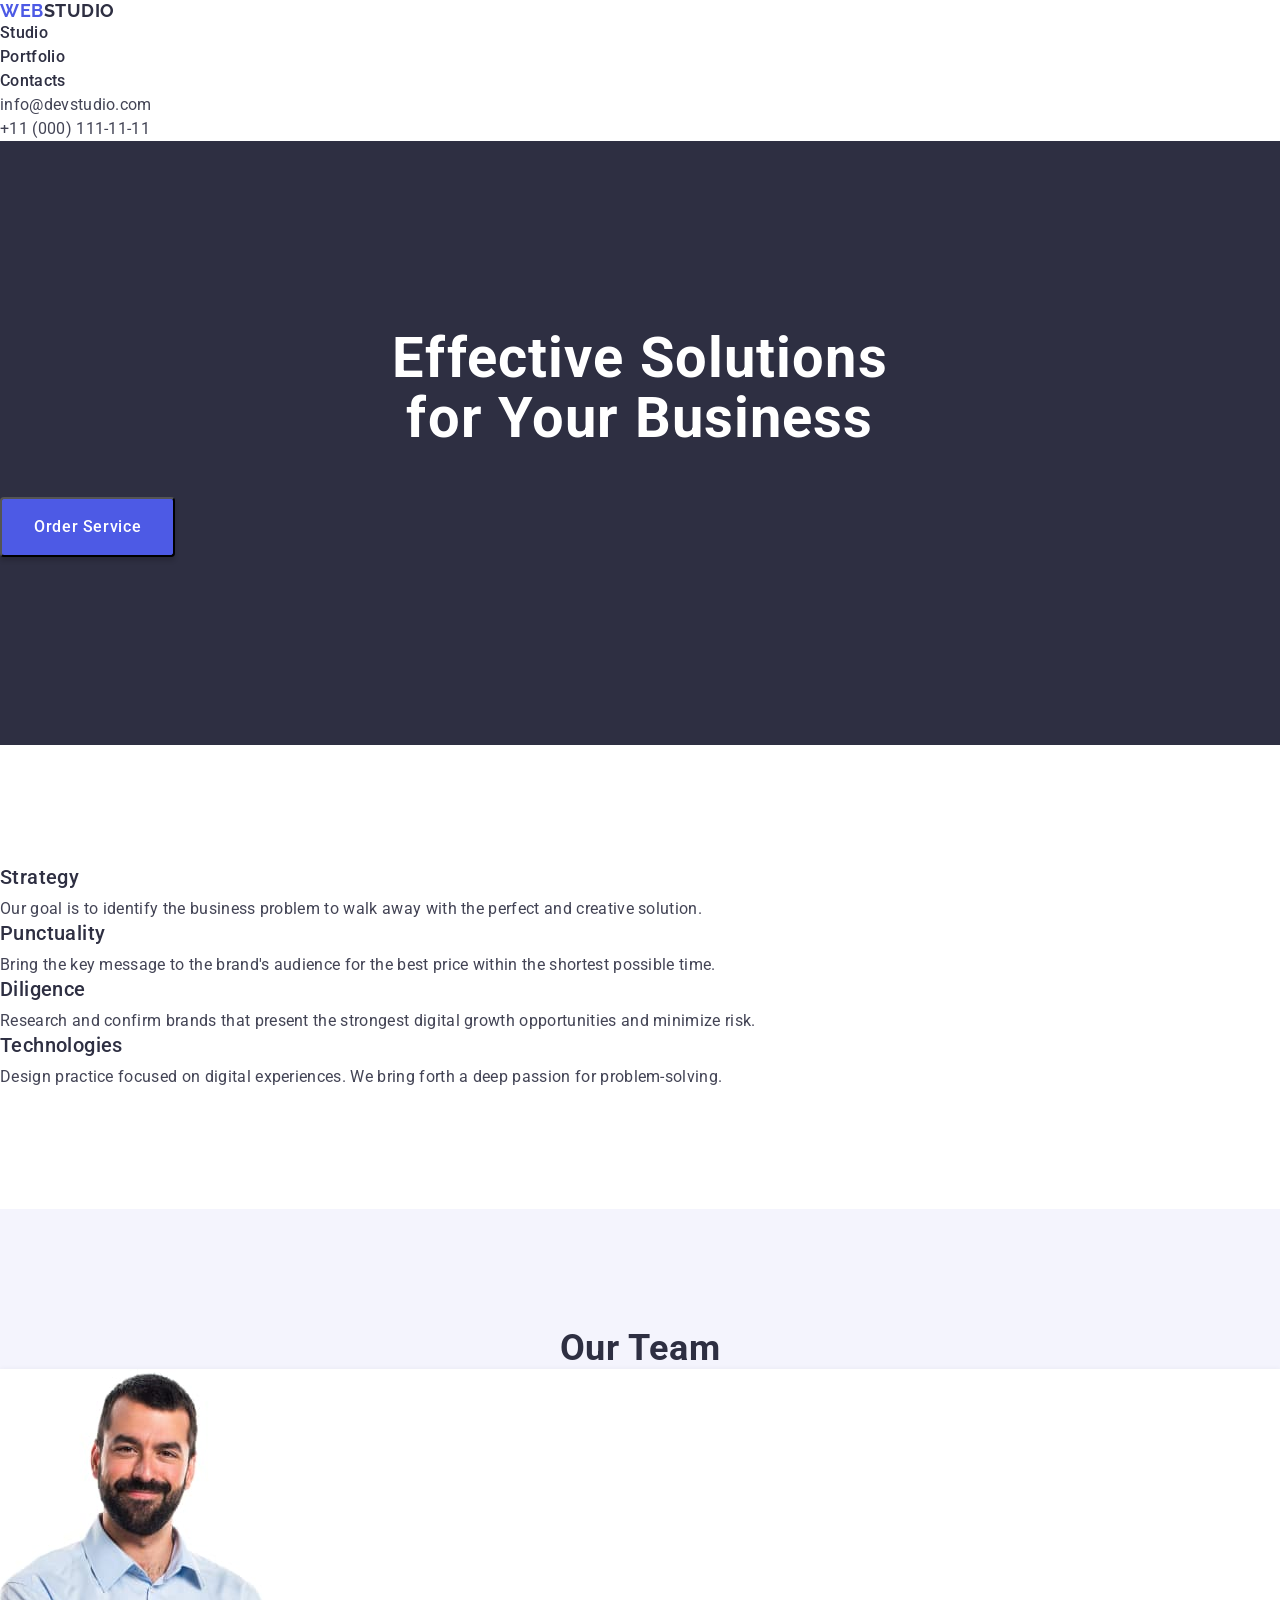
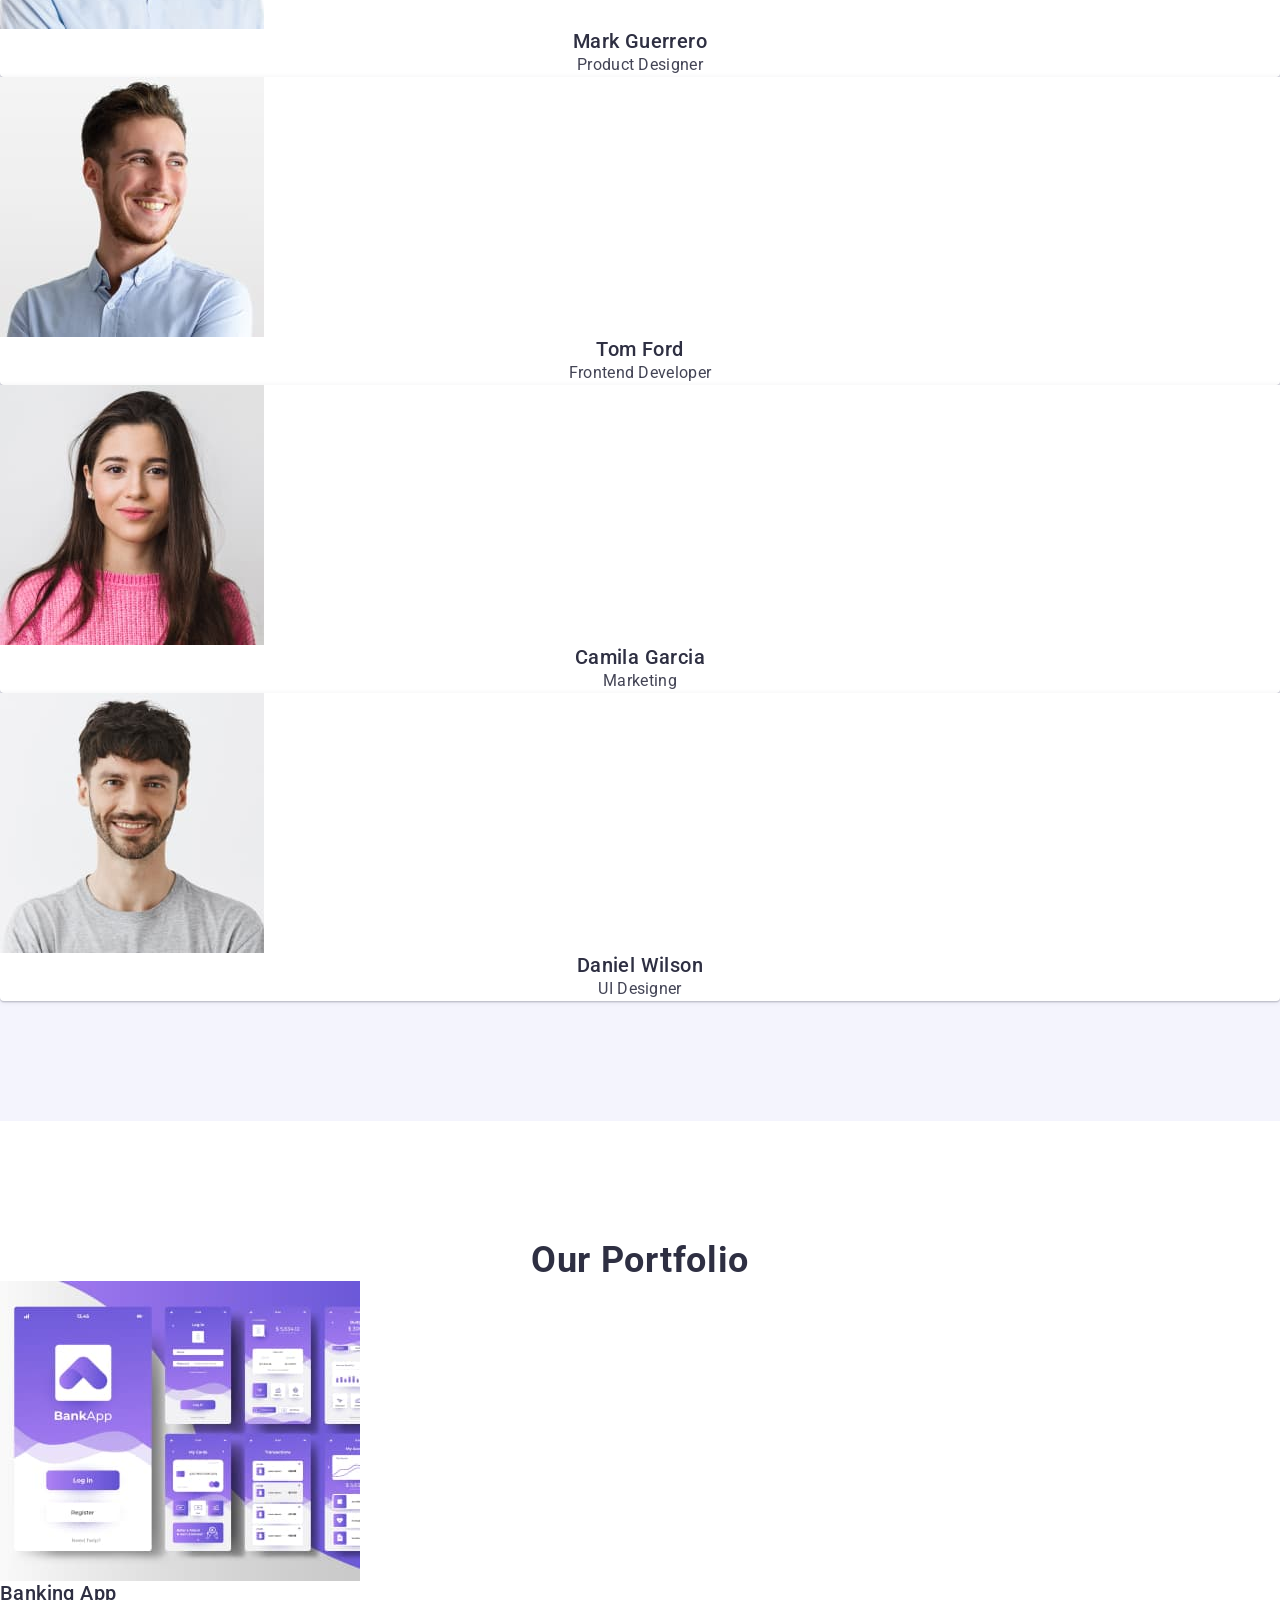
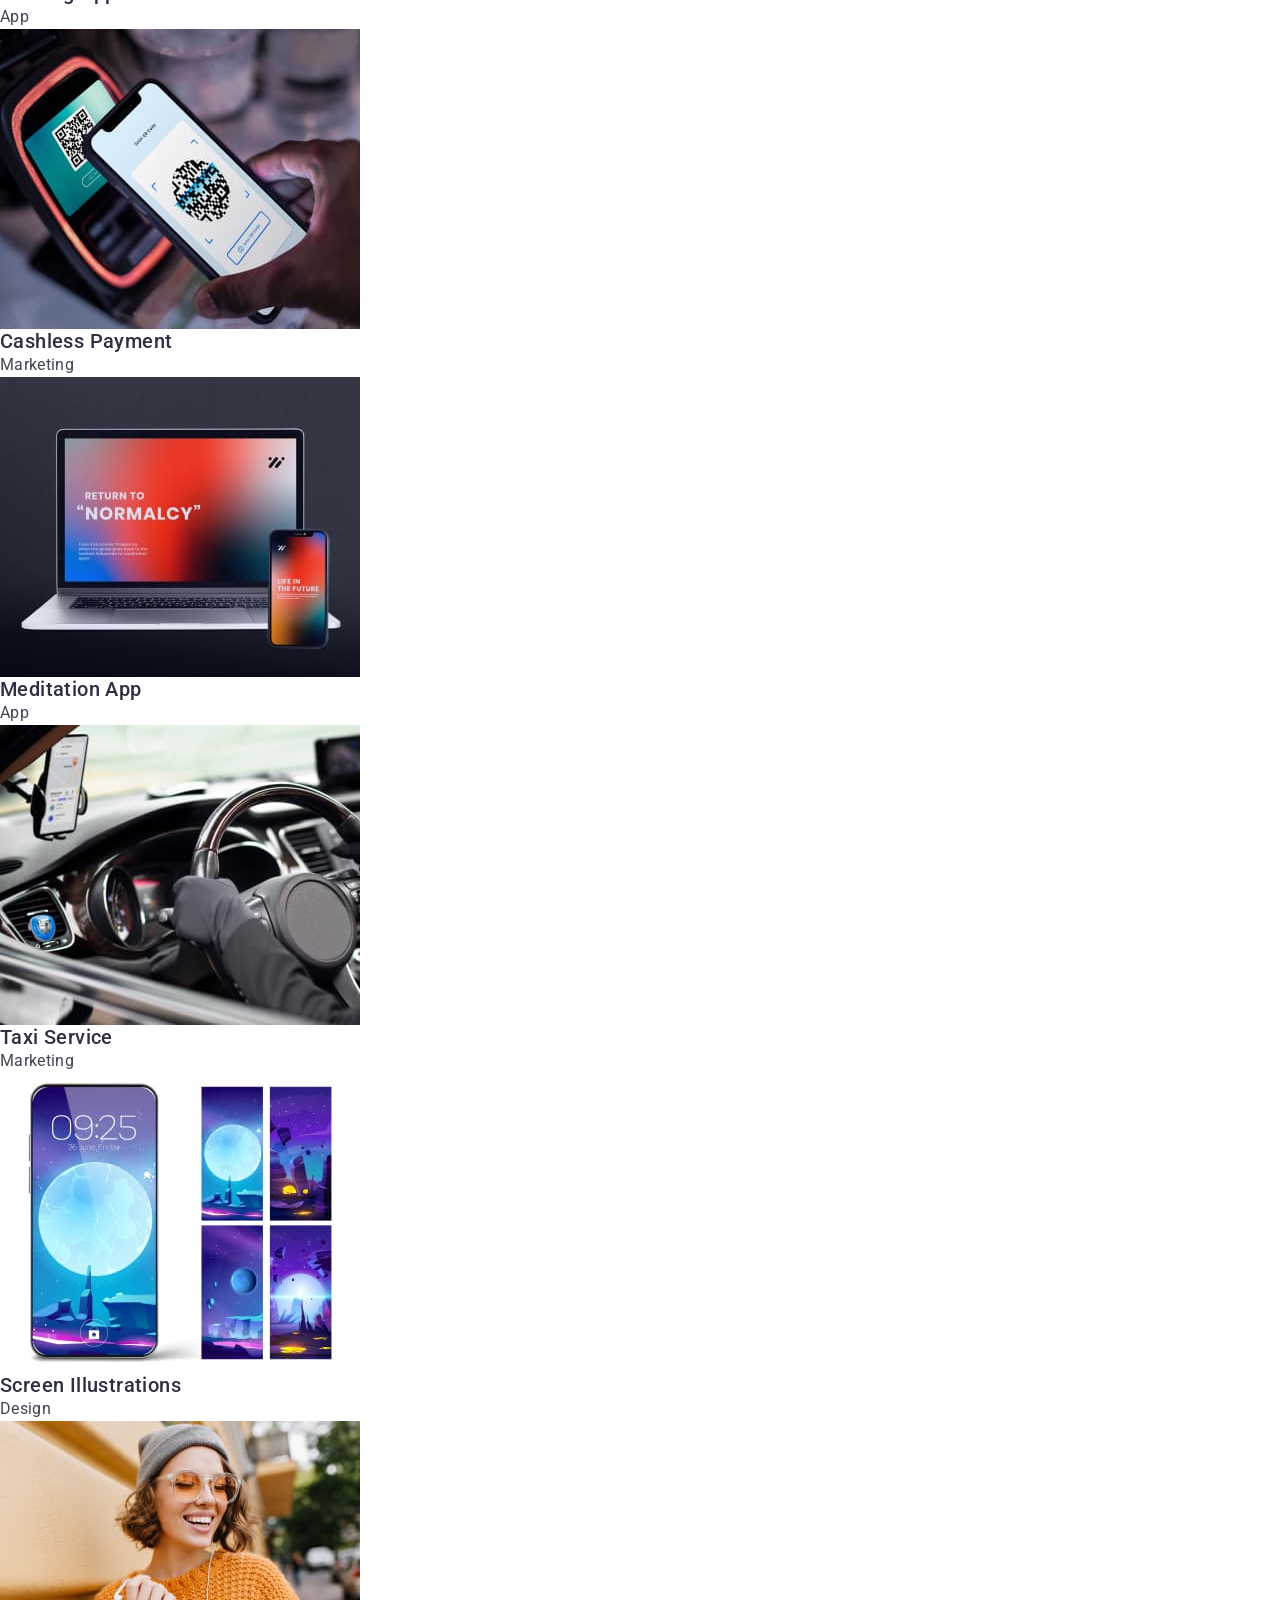
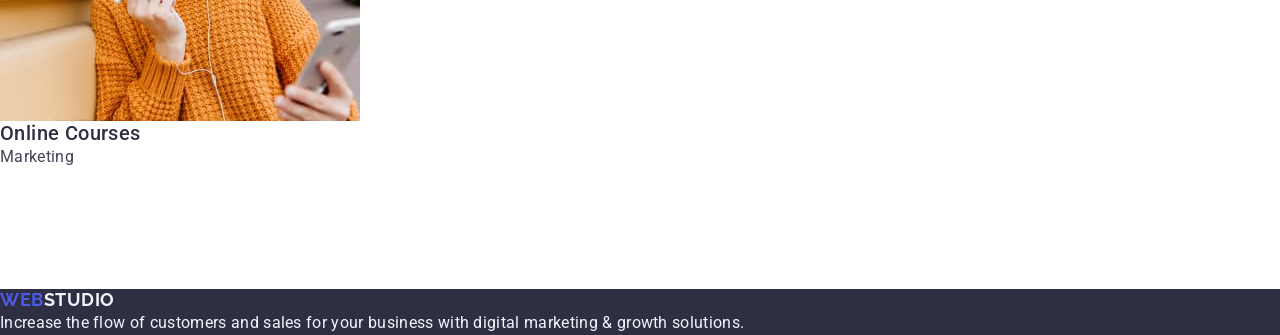
==== index.html @ d2a883ba "add container add section" ====
<!DOCTYPE html>
<html lang="en">
  <head>
    <meta charset="UTF-8" />
    <meta name="viewport" content="width=device-width, initial-scale=1.0" />
    <title>Websudio</title>
    <!--Fonts-->
    <link rel="preconnect" href="https://fonts.googleapis.com" />
    <link rel="preconnect" href="https://fonts.gstatic.com" crossorigin />
    <link
      href="https://fonts.googleapis.com/css2?family=Raleway:wght@700&family=Roboto:wght@400;500;700&display=swap"
      rel="stylesheet"
    />
    <!-- END Fonts-->
    <!--NORMILIZE-->
    <link
      rel="stylesheet"
      href="https://cdnjs.cloudflare.com/ajax/libs/modern-normalize/2.0.0/modern-normalize.min.css"
    />
    <!--END NORMILIZE-->
    <!--STYLES-->
    <link rel="stylesheet" href="./css/styles.css" />
    <!--END STYLES-->
  </head>

  <body>
    <!--HEADER START-->
    <header>
      <nav class="nav-list">
        <a class="logo link" href="./index.html"
          >Web<span class="logo-accent">Studio</span></a
        >
        <ul class="header-nav-menu">
          <li class="nav-list">
            <a class="nav-link" href="./index.html">Studio</a>
          </li>
          <li class="nav-list">
            <a class="nav-link" href="">Portfolio</a>
          </li>
          <li class="nav-list"><a class="nav-link" href="">Contacts</a></li>
        </ul>
      </nav>

      <address class="contacts">
        <ul class="contacts-list">
          <li class="contacts-item">
            <a class="contacts-link" href="mailto:info@devstudio.com"
              >info@devstudio.com</a
            >
          </li>
          <li class="contacts-item">
            <a class="contacts-link" href="tel:+110001111111"
              >+11 (000) 111-11-11</a
            >
          </li>
        </ul>
      </address>
    </header>
    <!--HEADER END-->
    <!--HERO 1 START-->
    <main>
      <section class="hero-section">
        <div class="container">
          <h1 class="hero-title">Effective Solutions for Your Business</h1>
          <button type="button" class="button-hero">Order Service</button>
        </div>
      </section>
      <!--HERO 1 END-->
      <!--BENEFITS 2 START-->
      <section class="benefits-section section">
        <div class="container">
          <h2 class="benefits-title visually-hidden">Our benefits</h2>
          <ul class="benefits-list">
            <li class="benefits-link">
              <h3 class="benefits-subtitle">Strategy</h3>
              <p class="benefits-text">
                Our goal is to identify the business problem to walk away with
                the perfect and creative solution.
              </p>
            </li>
            <li class="benefits-link">
              <h3 class="benefits-subtitle">Punctuality</h3>
              <p class="benefits-text">
                Bring the key message to the brand's audience for the best price
                within the shortest possible time.
              </p>
            </li>
            <li class="benefits-link">
              <h3 class="benefits-subtitle">Diligence</h3>
              <p class="benefits-text">
                Research and confirm brands that present the strongest digital
                growth opportunities and minimize risk.
              </p>
            </li>
            <li class="benefits-link">
              <h3 class="benefits-subtitle">Technologies</h3>
              <p class="benefits-text">
                Design practice focused on digital experiences. We bring forth a
                deep passion for problem-solving.
              </p>
            </li>
          </ul>
        </div>
      </section>
      <!--BENEFITS 2 END-->
      <!--TEAM 3 START-->
      <section class="team-section section">
        <div class="container">
          <h2 class="team-title">Our Team</h2>
          <ul class="team-list">
            <li class="team-link">
              <img
                src="./images/team/man-in-shirt.jpg"
                alt="designer"
                width="264"
              />
              <h3 class="team-subtitle">Mark Guerrero</h3>
              <p class="team-text">Product Designer</p>
            </li>
            <li class="team-link">
              <img
                src="./images/team/smiling-man.jpg"
                alt="developer"
                width="264"
              />
              <h3 class="team-subtitle">Tom Ford</h3>
              <p class="team-text">Frontend Developer</p>
            </li>
            <li class="team-link">
              <img src="./images/team/woman.jpg" alt="marketer" width="264" />
              <h3 class="team-subtitle">Camila Garcia</h3>
              <p class="team-text">Marketing</p>
            </li>
            <li class="team-link">
              <img
                src="./images/team/man-in-t-shirt.jpg"
                alt="designer"
                width="264"
              />
              <h3 class="team-subtitle">Daniel Wilson</h3>
              <p class="team-text">UI Designer</p>
            </li>
          </ul>
        </div>
      </section>
      <!--TEAM 3 END-->
      <!--PORTFOLIO 4 START-->
      <section class="portfolio-section section">
        <div class="container">
          <h2 class="portfolio-title">Our Portfolio</h2>
          <ul>
            <li>
              <img
                src="./images/portfolio/banking-app.jpg"
                alt="banking-app"
                width="360"
              />
              <h3 class="portfolio-subtitle">Banking App</h3>
              <p class="portfolio-text">App</p>
            </li>

            <li>
              <img
                src="./images/portfolio/cashless-payment.jpg"
                alt="cashless-payment"
                width="360"
              />
              <h3 class="portfolio-subtitle">Cashless Payment</h3>
              <p class="portfolio-text">Marketing</p>
            </li>

            <li>
              <img
                src="./images/portfolio/gadgets.jpg"
                alt="gadgets"
                width="360"
              />
              <h3 class="portfolio-subtitle">Meditation App</h3>
              <p class="portfolio-text">App</p>
            </li>

            <li>
              <img src="./images/portfolio/car.jpg" alt="car" width="360" />
              <h3 class="portfolio-subtitle">Taxi Service</h3>
              <p class="portfolio-text">Marketing</p>
            </li>

            <li>
              <img
                src="./images/portfolio/smartphone.jpg"
                alt="smartphone"
                width="360"
              />
              <h3 class="portfolio-subtitle">Screen Illustrations</h3>
              <p class="portfolio-text">Design</p>
            </li>

            <li>
              <img src="./images/portfolio/girl.jpg" alt="girl" width="360" />
              <h3 class="portfolio-subtitle">Online Courses</h3>
              <p class="portfolio-text">Marketing</p>
            </li>
          </ul>
        </div>
      </section>
    </main>

    <footer class="footer">
      <a class="logo link" href="./index.html"
        >Web<span class="logo-accent-footer">Studio</span></a
      >

      <p class="footer-text">
        Increase the flow of customers and sales for your business with digital
        marketing & growth solutions.
      </p>
    </footer>
  </body>
</html>
---- css/styles.css ----
:root {
  --color-brand:#4D5AE5;
  --color-brand-second:#ffffff;
  --color-background-second:#F4F4FD;
  --color-pressed:#404BBF;  
  --color-title:#2E2F42;
  --color-text:#434455;
  --color-modal:#2E2F42;
  --color-modal-bgc:#FCFCFC;
  
}
/*____________BODY___________________*/
 body {
    color: var(--color-text);
    font-family:'Roboto', sans-serif; 
    background-color: var(--color-brand-second);
    font-size: 16px; 
    font-weight: 500;

}

h1,h2,h3,h4,h5,h6,p {
    margin: 0;}

a {
    text-decoration: none ;
}

ul, ol {
    list-style-type: none;
	margin: 0;
	padding: 0;
}

img {
	display: block;
	max-width: 100%;
}

.container { 
max-width: 1440px;
padding-left:  ;
padding-right:  ;
margin: 0 auto;
} 
.section {
    padding: 120px 0;
}

.visually-hidden {
  position: absolute;
  width: 1px;
  height: 1px;
  margin: -1px;
  border: 0;
  padding: 0;
  
  white-space: nowrap;
  clip-path: inset(100%);
  clip: rect(0 0 0 0);
  overflow: hidden;
}

.logo {
    color:var(--color-brand);
    font-family: 'Raleway' , sans-serif;
    font-size: 18px;
    font-weight: 700;
    line-height: 1.17;  
    letter-spacing: 0.03em;
    text-transform: uppercase;
}
.logo-accent{
    color:var(--color-title);
}

.nav-link{
    color:var(--color-title);
    line-height: 1.5; 
    letter-spacing: 0.02em;
}
.nav-link:hover, .nav-link:focus{
    color:var(--color-pressed);
}

.contacts-item a{
    color: var(--color-text);
    font-style: normal;
    font-weight: 400;
    line-height: 1.5; 
    letter-spacing: 0.02em;
}
.contacts-item a:hover, .contacts-item a:focus{
    color:var(--color-pressed);
}

address{font-style: normal;}

/* HERO SECTION START 1*/

.hero-section {
    background-color:var(--color-title);
    padding: 188px 0;
} 

.hero-title {
    color:var(--color-brand-second);
    font-size: 56px;
    text-align: center; 
    font-weight: 700;
    line-height: 1.07; 
    letter-spacing: 0.02em; 
    max-width: 496px;
    margin:0 auto;
    margin-bottom: 48px;
}
.button-hero {
    font-family: inherit;
    color:var(--color-brand-second);
    background-color:var(--color-brand);
    line-height: 1.5; 
    letter-spacing: 0.04em;
    font-weight: inherit;
    cursor: pointer;
    border-radius: 4px;
    box-shadow: 0px 4px 4px 0px rgba(0, 0, 0, 0.15);
    padding: 16px 32px;
    text-align: center;
    
}

.button-hero:hover,.button-hero:focus {
    background-color:var(--color-pressed);
}
/* HERO SECTION END 1*/
/* BENEFITS SECTION START 2*/
.benefits-section{
    padding: 120px 0;
}
.benefits-link{
    background-color: var(--color-brand-second);
}
.benefits-title{font-weight: inherit;}

.benefits-subtitle {
    color: var(--color-title);
    font-weight: inherit;
    font-size: 20px;
    line-height: 1.2; 
    letter-spacing: 0.02em;
    margin-bottom: 8px;
}
.benefits-text {
    color: var(--color-text);
    line-height: 1.5;  
    letter-spacing: 0.02em;
    font-weight: 400;
}
/* BENEFIT SECTION END 2*/
/*TEAM SECTION START 3*/
.team-section{
    background-color:var(--color-background-second);
}
.team-title {
    color: var(--color-title);
    text-align: center;
    font-size: 36px;
    font-weight: 700;
    line-height: 1.11;
    letter-spacing:0.02em;
    text-transform:capitalize;
}

.team-link .team-list {
    background-color: var(--color-brand-second);
}
.team-subtitle {
    color: var(--color-title);
    font-weight: inherit;
    text-align: center;
    font-size: 20px;
    line-height: 1.2;
    letter-spacing: 0.02em;
}
.team-link{
    background-color: var(--color-brand-second);
    border-radius: 0px 0px 4px 4px; /*?*/
box-shadow: 0px 2px 1px 0px rgba(46, 47, 66, 0.08), 0px 1px 1px 0px rgba(46, 47, 66, 0.16), 0px 1px 6px 0px rgba(46, 47, 66, 0.08);}

.team-text {
    color: var(--color-text);
    text-align: center;
    font-weight: 400;
    line-height: 1.5; 
    letter-spacing: 0.02em;
}
/*TEAM SECTION 3 END*/
/*PORTFOLIO START 4*/

.portfolio-title {
    color: var(--color-modal);
    text-align: center;
    font-size: 36px;
    font-weight: 700;
    line-height: 1.11;
    letter-spacing: 0.02em;
    text-transform: capitalize;
}
.portfolio-subtitle {
    color: var(--color-modal);
    font-weight: inherit;
    font-size: 20px;
    line-height: 1.2; 
    letter-spacing: 0.02em;
}
.portfolio-text {
    color:var(--color-text);
    font-weight: 400;
    line-height: 1.5; 
    letter-spacing: 0.02em;
}
/*FOOTER*/
.footer{
    background-color:var(--color-modal) ;
}
.footer-text{
    color: var(--color-background-second);
    font-weight: 400;
    line-height: 1.5; 
    letter-spacing: 0.02em;
}
.logo-accent-footer {
    color:var(--color-background-second);
}
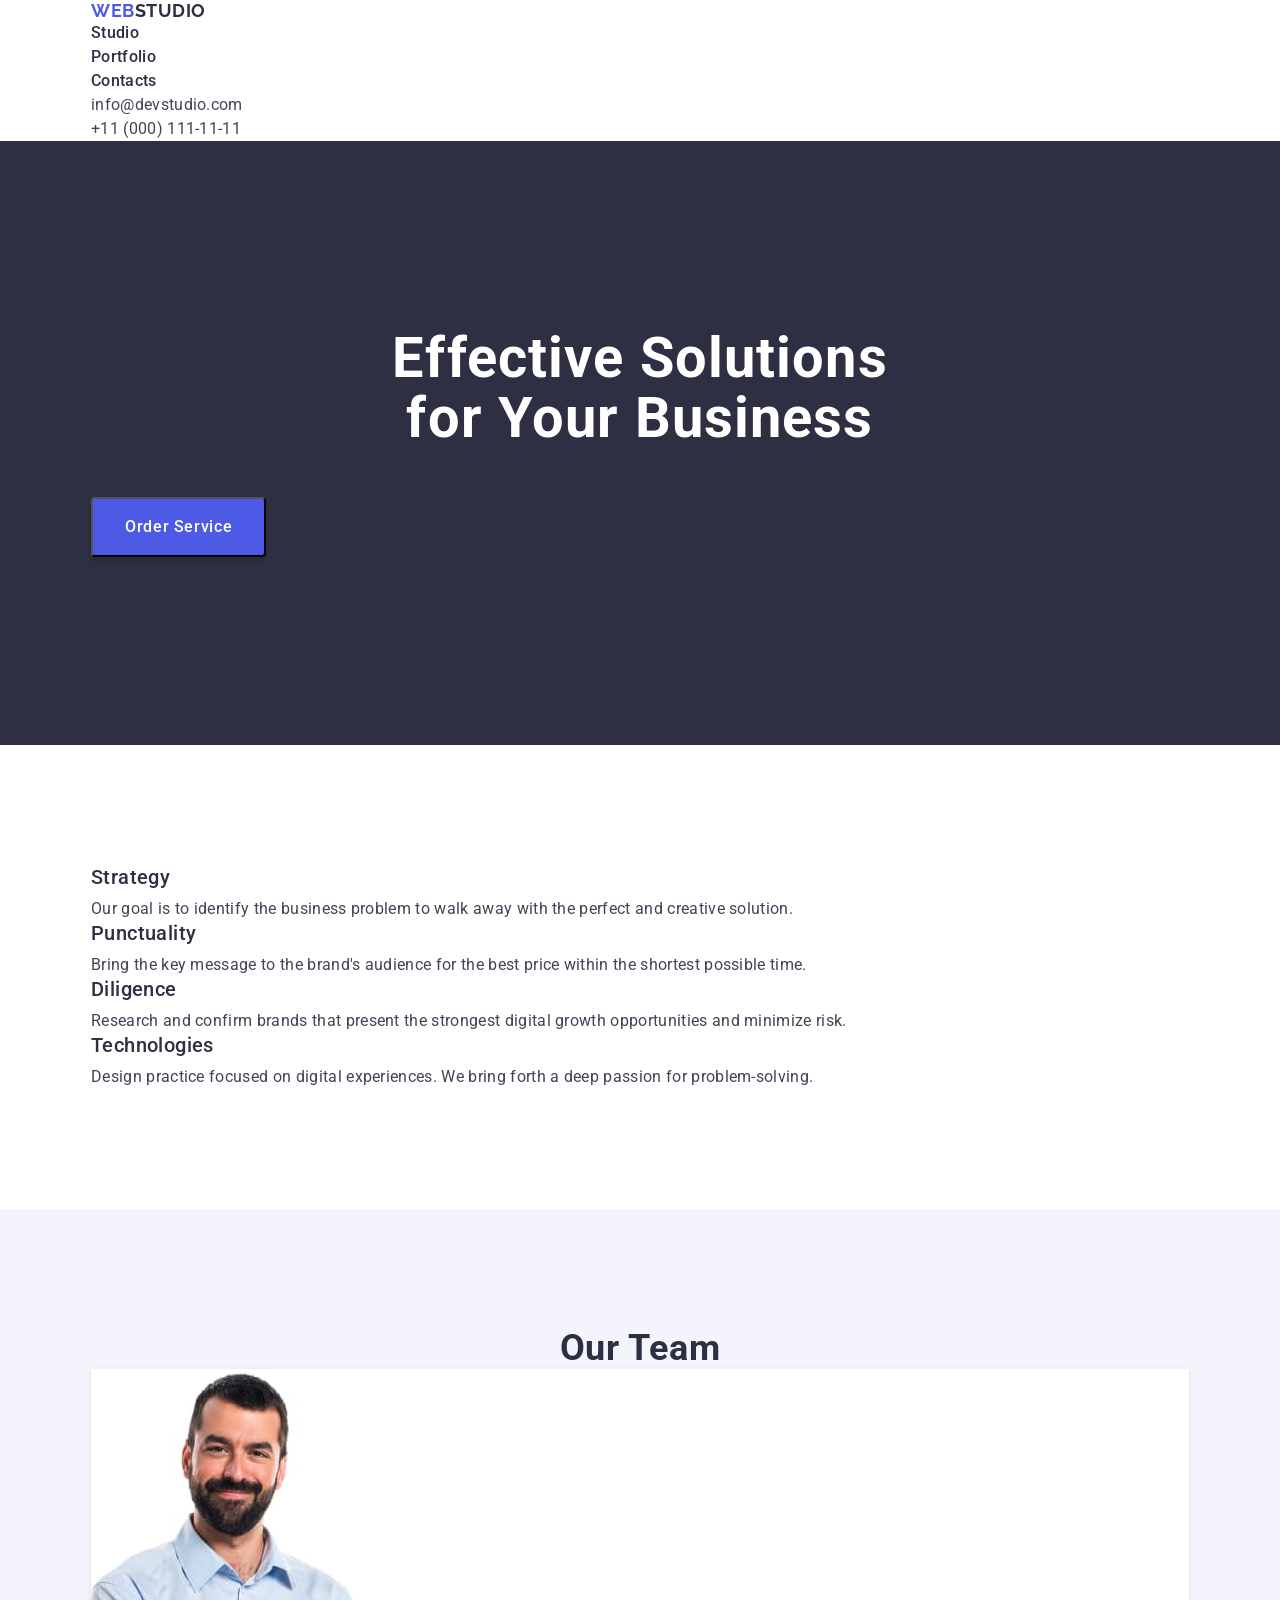
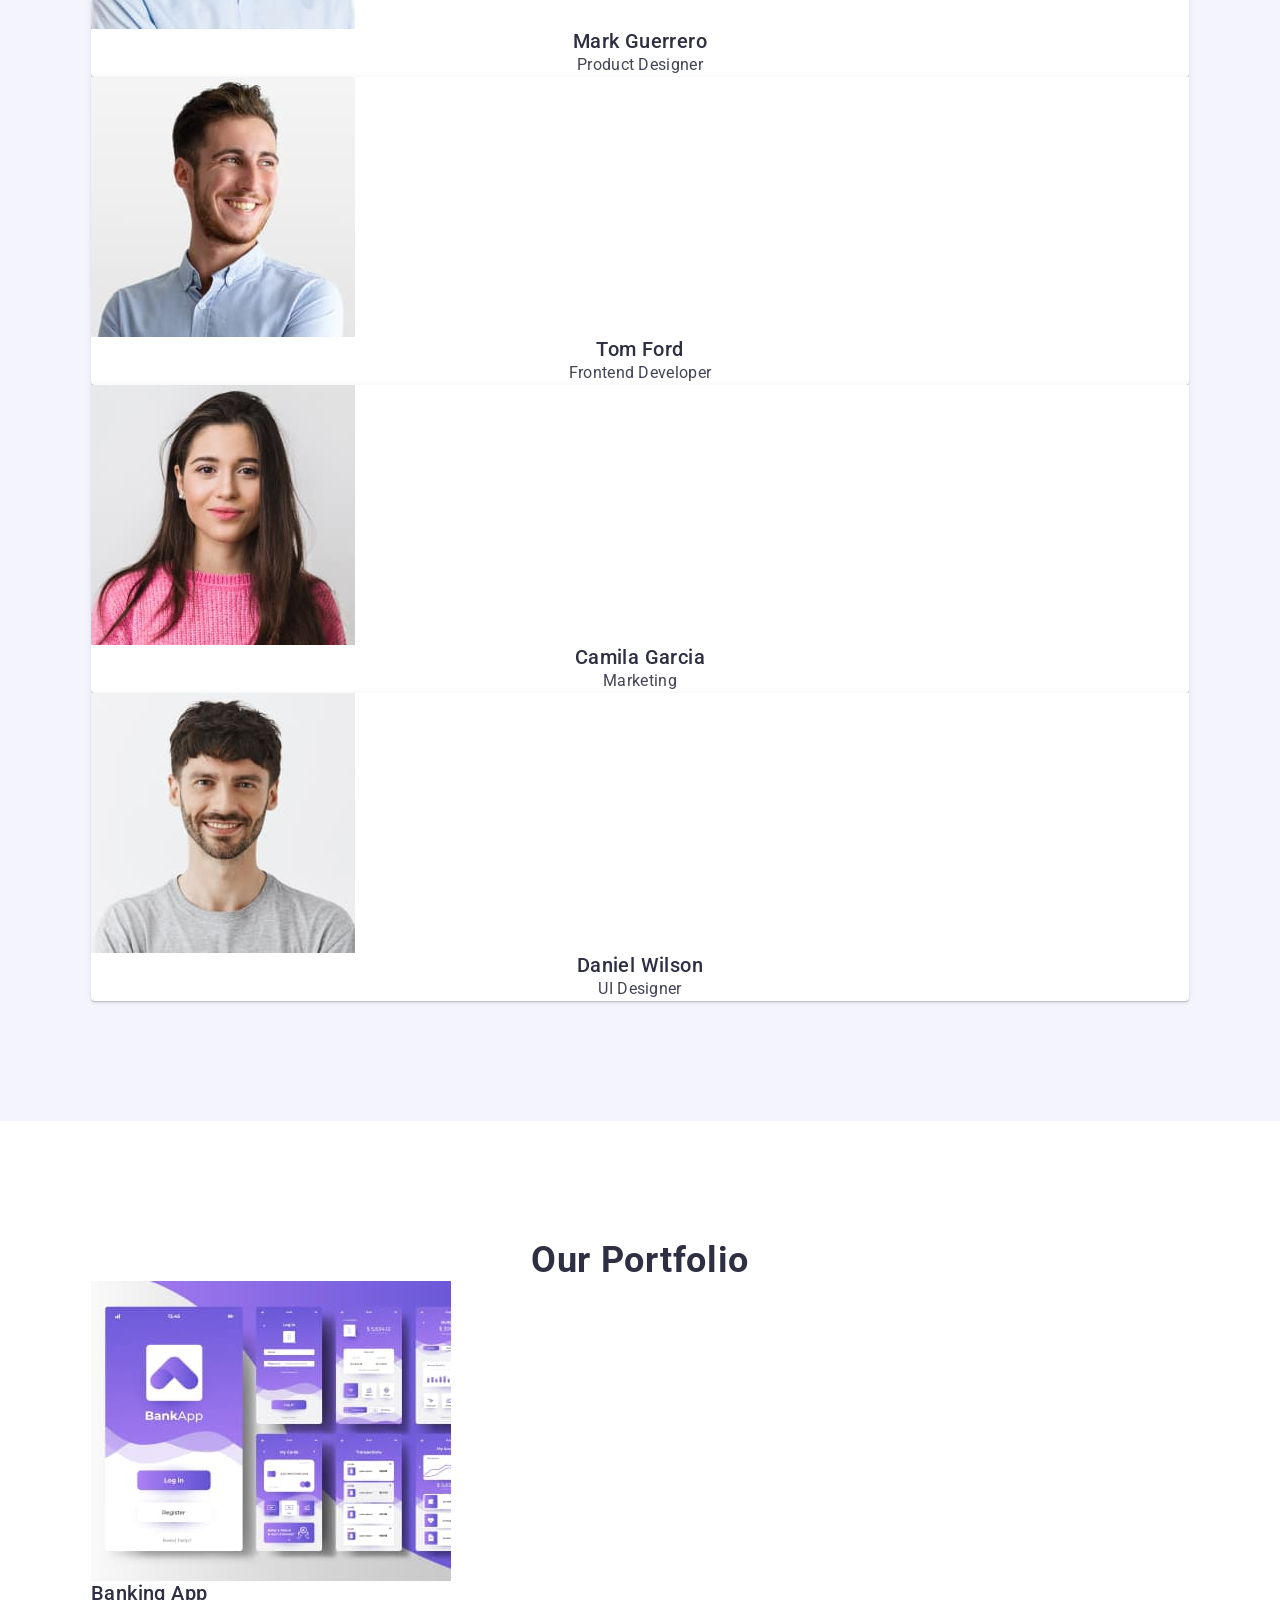
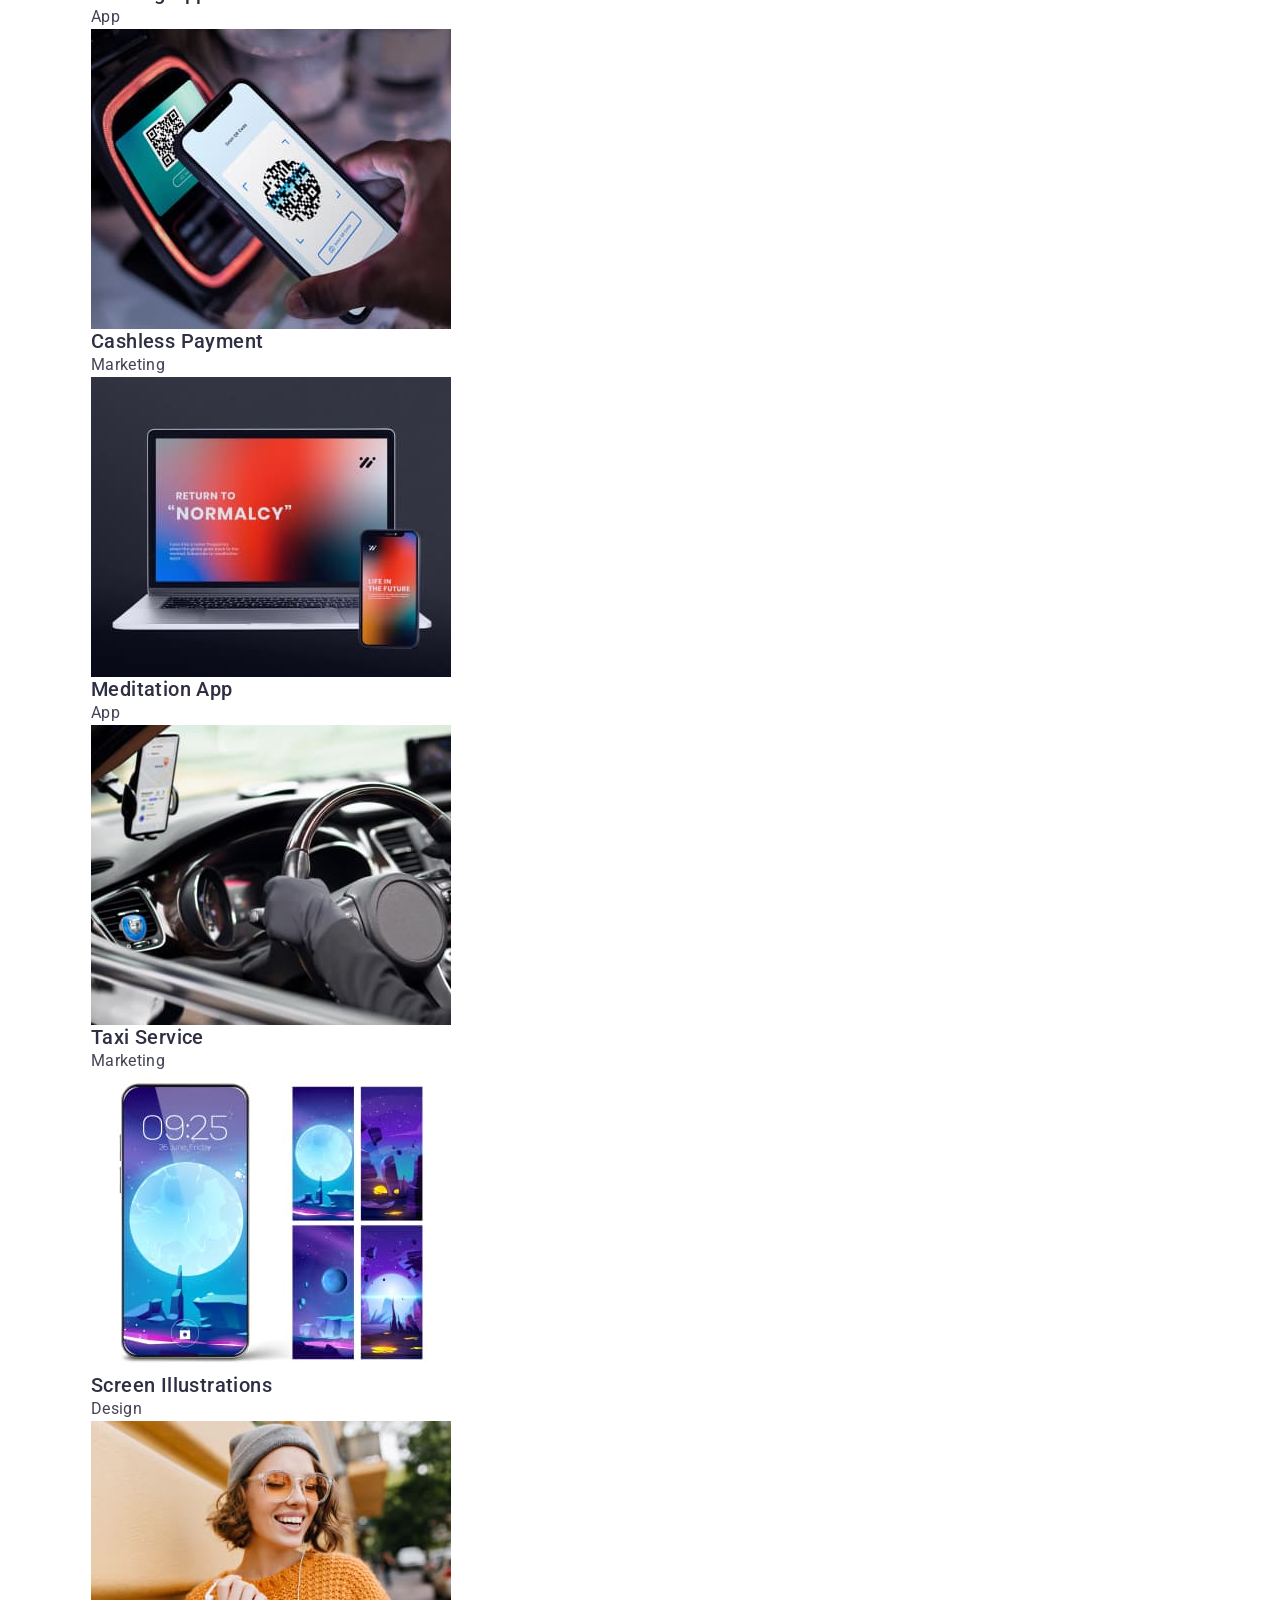
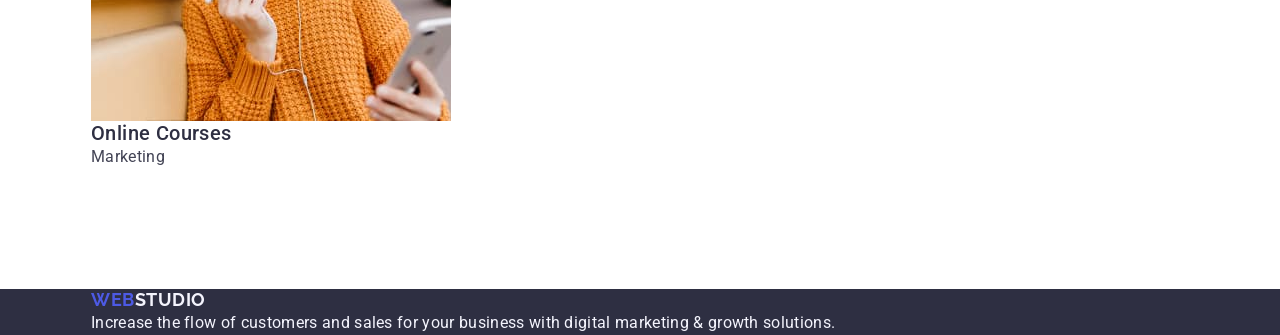
==== commit d859d5f5: "change container" ====
--- a/index.html
+++ b/index.html
@@ -26,35 +26,37 @@
   <body>
     <!--HEADER START-->
     <header>
-      <nav class="nav-list">
-        <a class="logo link" href="./index.html"
-          >Web<span class="logo-accent">Studio</span></a
-        >
-        <ul class="header-nav-menu">
-          <li class="nav-list">
-            <a class="nav-link" href="./index.html">Studio</a>
-          </li>
-          <li class="nav-list">
-            <a class="nav-link" href="">Portfolio</a>
-          </li>
-          <li class="nav-list"><a class="nav-link" href="">Contacts</a></li>
-        </ul>
-      </nav>
-
-      <address class="contacts">
-        <ul class="contacts-list">
-          <li class="contacts-item">
-            <a class="contacts-link" href="mailto:info@devstudio.com"
-              >info@devstudio.com</a
-            >
-          </li>
-          <li class="contacts-item">
-            <a class="contacts-link" href="tel:+110001111111"
-              >+11 (000) 111-11-11</a
-            >
-          </li>
-        </ul>
-      </address>
+      <div class="container">
+        <nav class="nav-list">
+          <a class="logo link" href="./index.html"
+            >Web<span class="logo-accent">Studio</span></a
+          >
+          <ul class="header-nav-menu">
+            <li class="nav-list">
+              <a class="nav-link" href="./index.html">Studio</a>
+            </li>
+            <li class="nav-list">
+              <a class="nav-link" href="">Portfolio</a>
+            </li>
+            <li class="nav-list"><a class="nav-link" href="">Contacts</a></li>
+          </ul>
+        </nav>
+
+        <address class="contacts">
+          <ul class="contacts-list">
+            <li class="contacts-item">
+              <a class="contacts-link" href="mailto:info@devstudio.com"
+                >info@devstudio.com</a
+              >
+            </li>
+            <li class="contacts-item">
+              <a class="contacts-link" href="tel:+110001111111"
+                >+11 (000) 111-11-11</a
+              >
+            </li>
+          </ul>
+        </address>
+      </div>
     </header>
     <!--HEADER END-->
     <!--HERO 1 START-->
@@ -206,14 +208,16 @@
     </main>
 
     <footer class="footer">
-      <a class="logo link" href="./index.html"
-        >Web<span class="logo-accent-footer">Studio</span></a
-      >
-
-      <p class="footer-text">
-        Increase the flow of customers and sales for your business with digital
-        marketing & growth solutions.
-      </p>
+      <div class="container">
+        <a class="logo link" href="./index.html"
+          >Web<span class="logo-accent-footer">Studio</span></a
+        >
+
+        <p class="footer-text">
+          Increase the flow of customers and sales for your business with
+          digital marketing & growth solutions.
+        </p>
+      </div>
     </footer>
   </body>
 </html>
--- a/css/styles.css
+++ b/css/styles.css
@@ -40,9 +40,8 @@
 }
 
 .container { 
-max-width: 1440px;
-padding-left:  ;
-padding-right:  ;
+max-width: 1128px;
+padding:0 15px ;
 margin: 0 auto;
 } 
 .section {
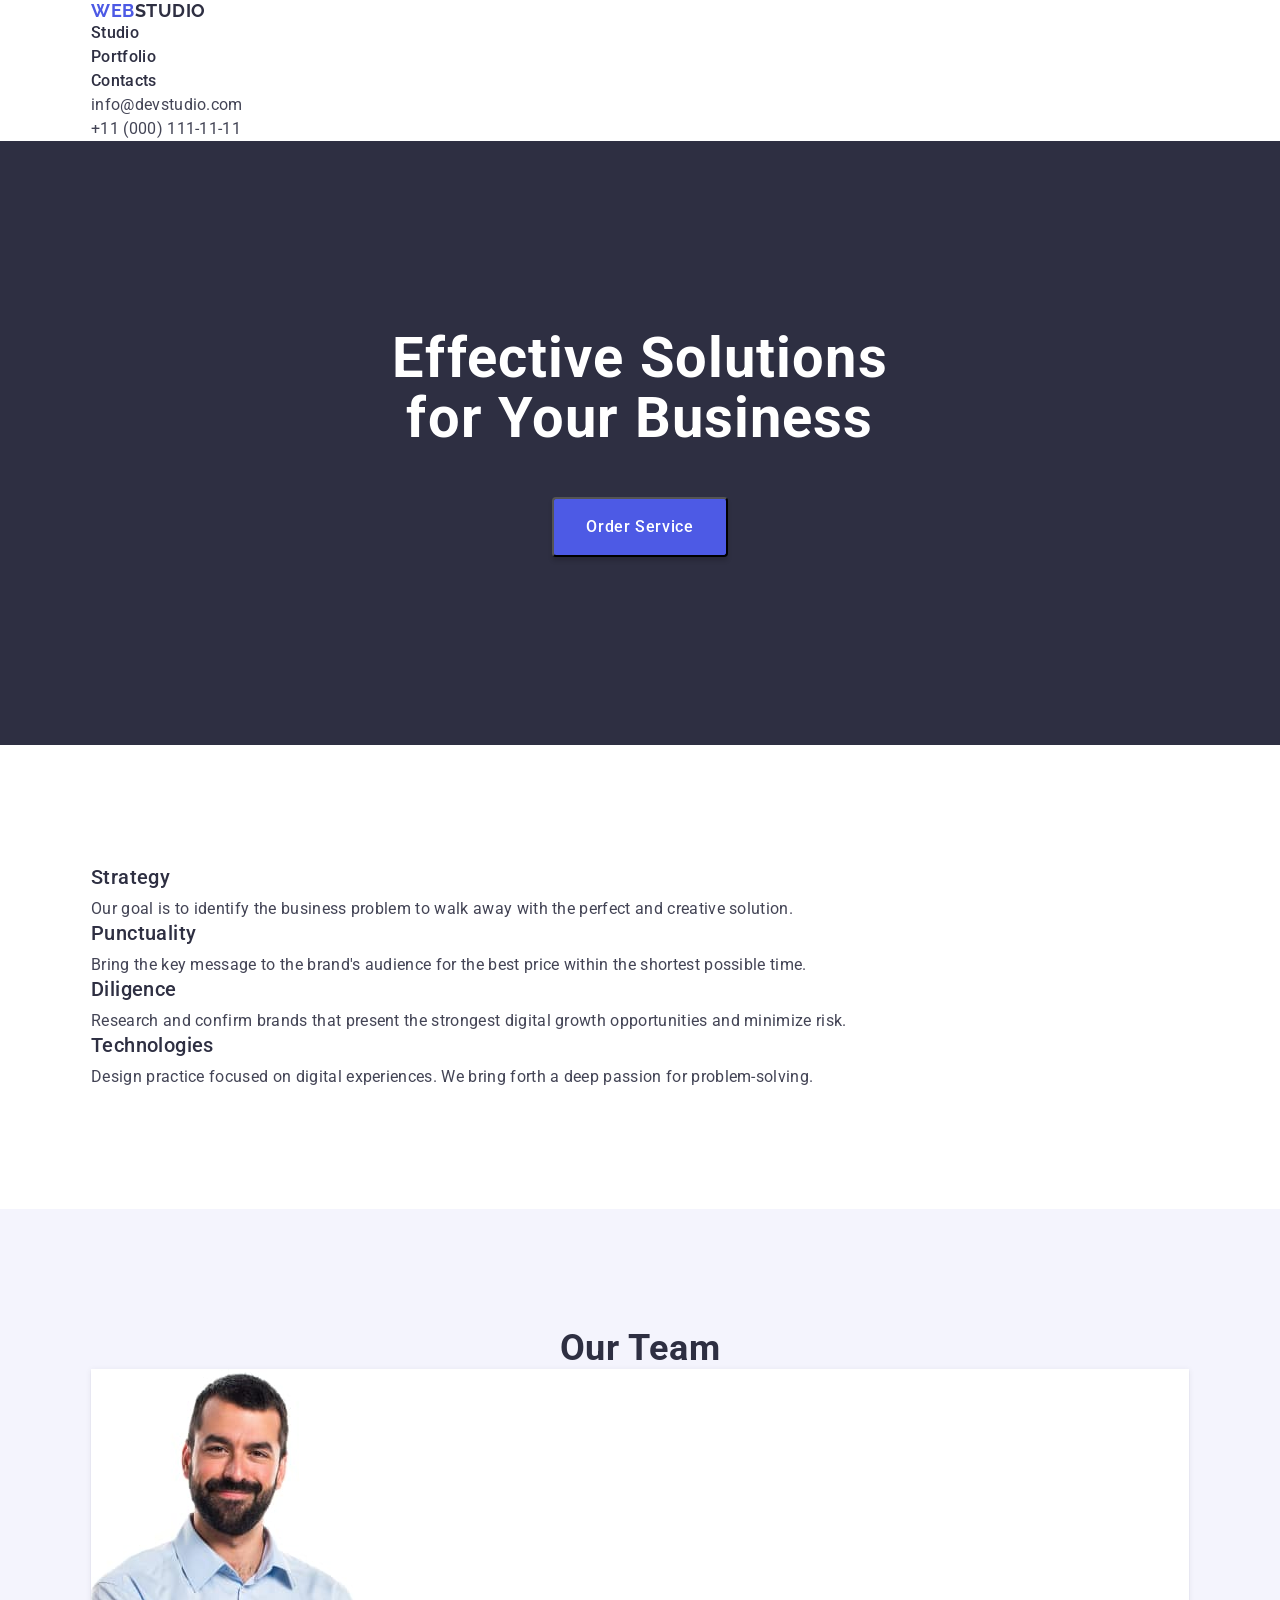
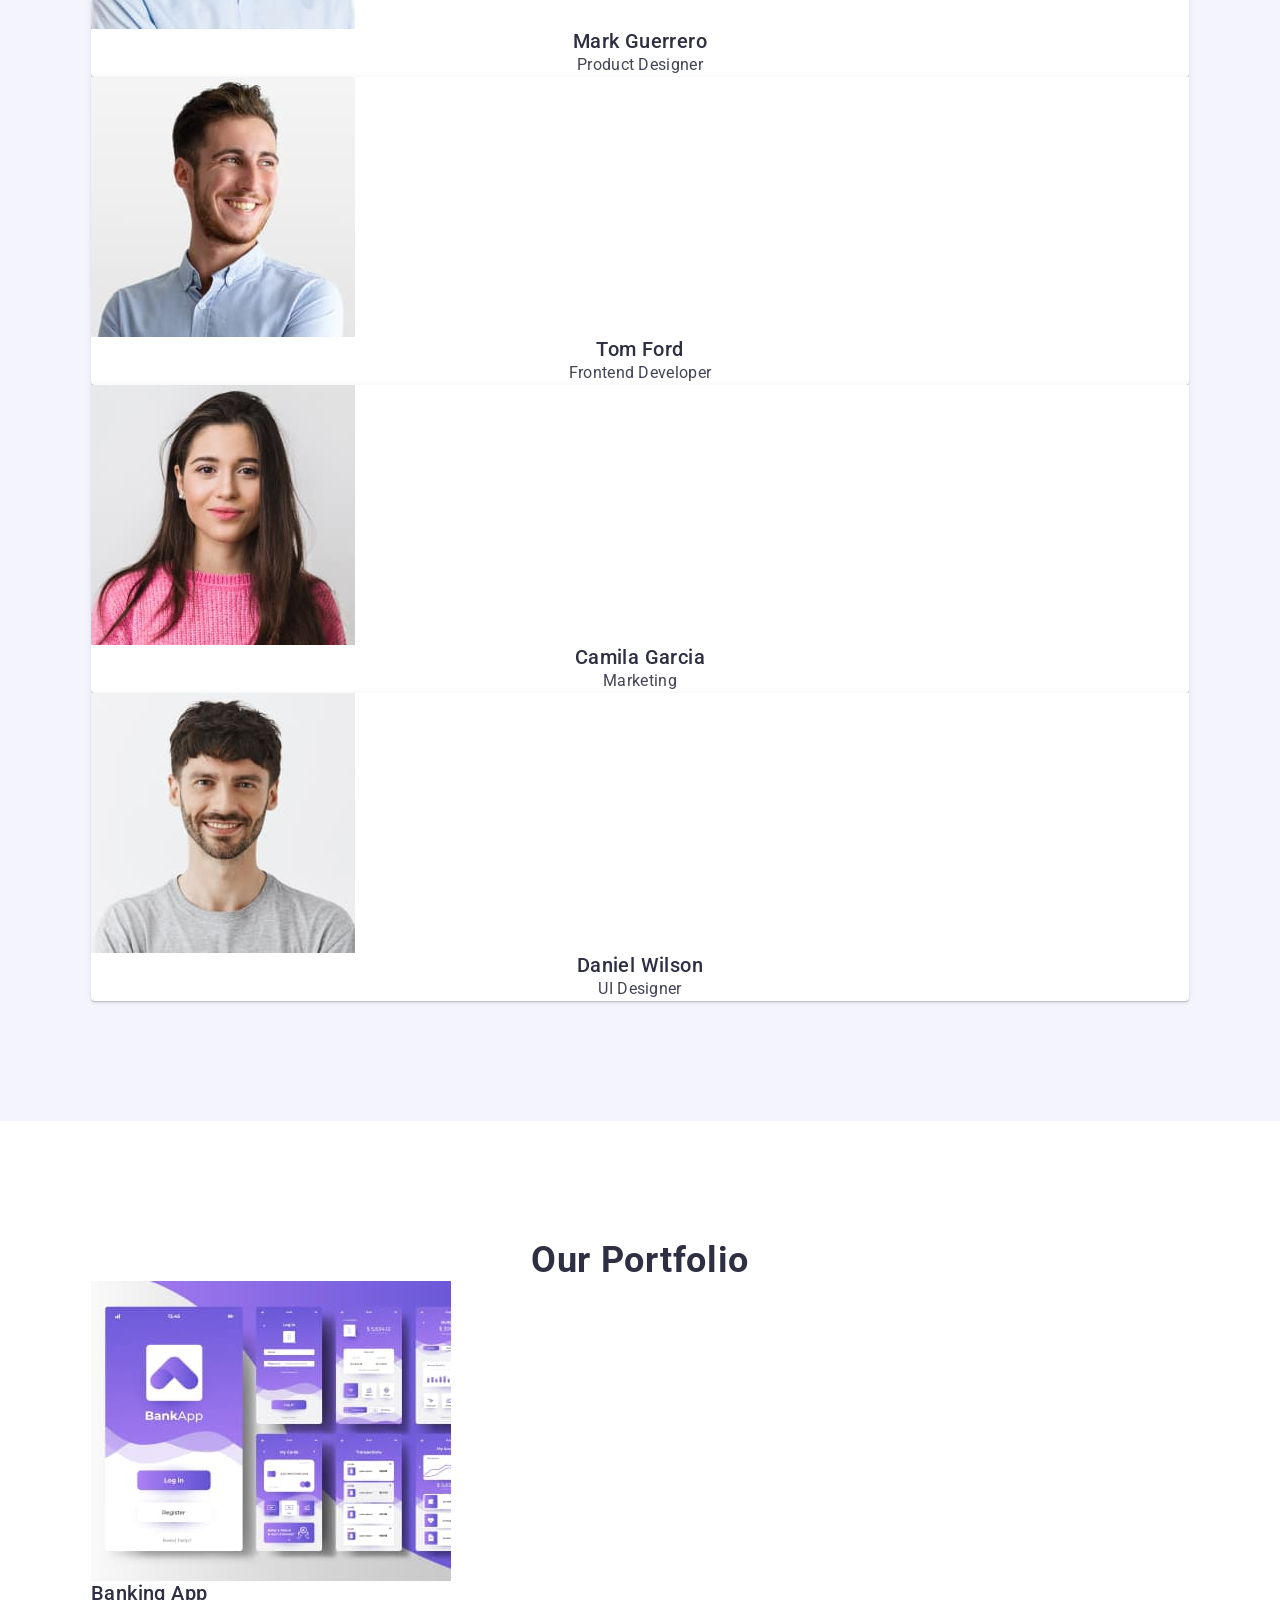
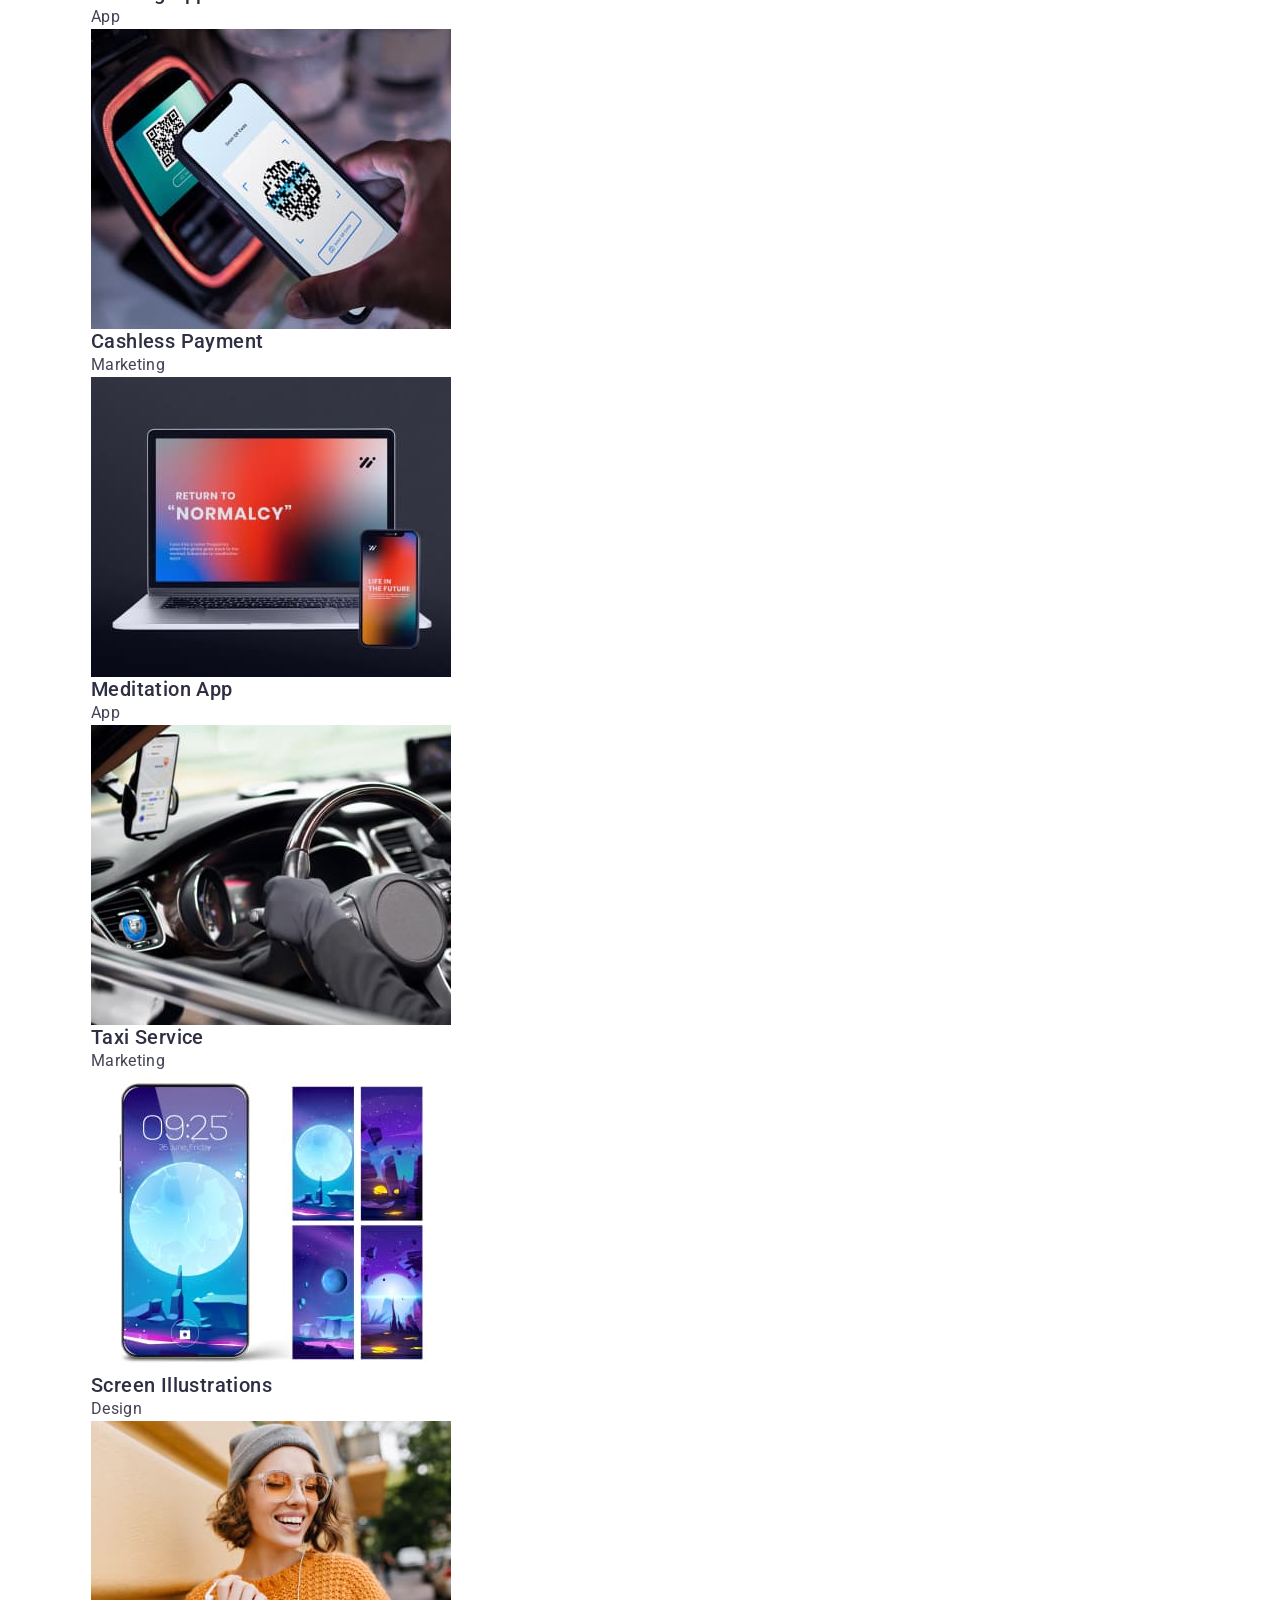
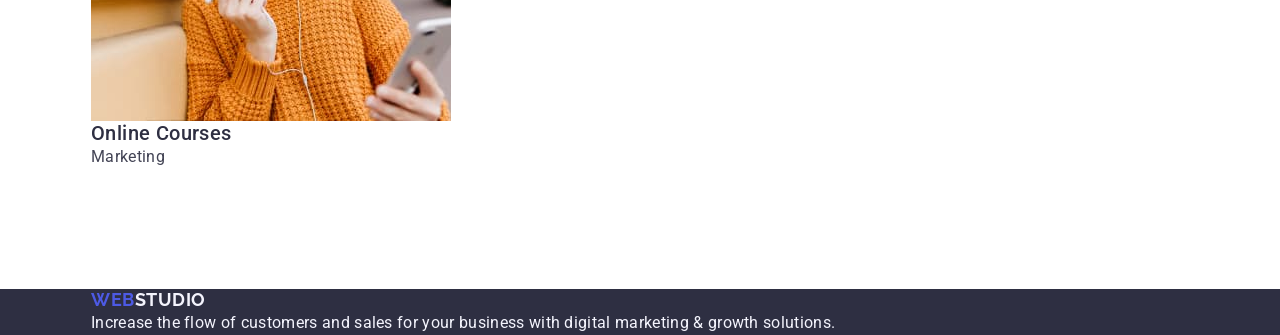
==== commit 5c354748: "last" ====
--- a/index.html
+++ b/index.html
@@ -64,6 +64,8 @@
       <section class="hero-section">
         <div class="container">
           <h1 class="hero-title">Effective Solutions for Your Business</h1>
+        </div>
+        <div class="hero-ations">
           <button type="button" class="button-hero">Order Service</button>
         </div>
       </section>
--- a/css/styles.css
+++ b/css/styles.css
@@ -116,6 +116,7 @@
     margin-bottom: 48px;
 }
 .button-hero {
+    display:block;
     font-family: inherit;
     color:var(--color-brand-second);
     background-color:var(--color-brand);
@@ -127,6 +128,7 @@
     box-shadow: 0px 4px 4px 0px rgba(0, 0, 0, 0.15);
     padding: 16px 32px;
     text-align: center;
+    margin: 0 auto;
     
 }
 
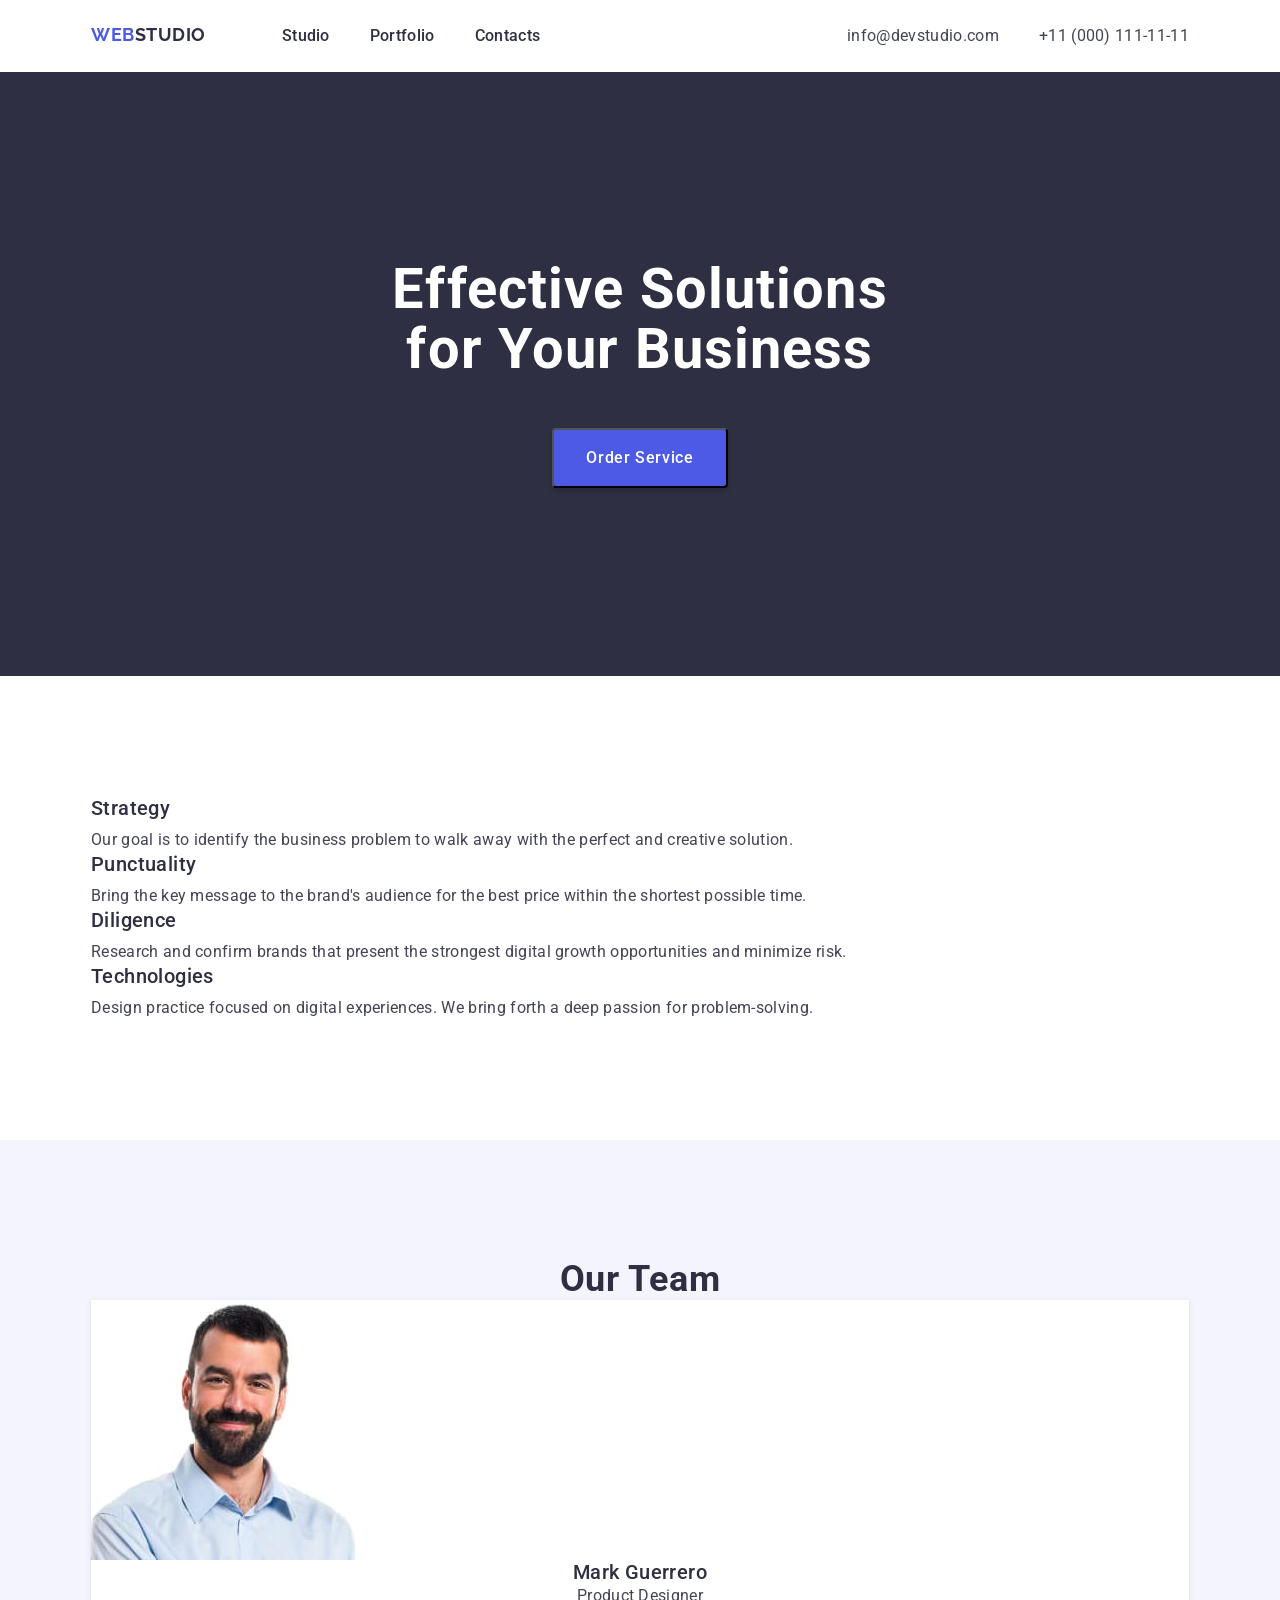
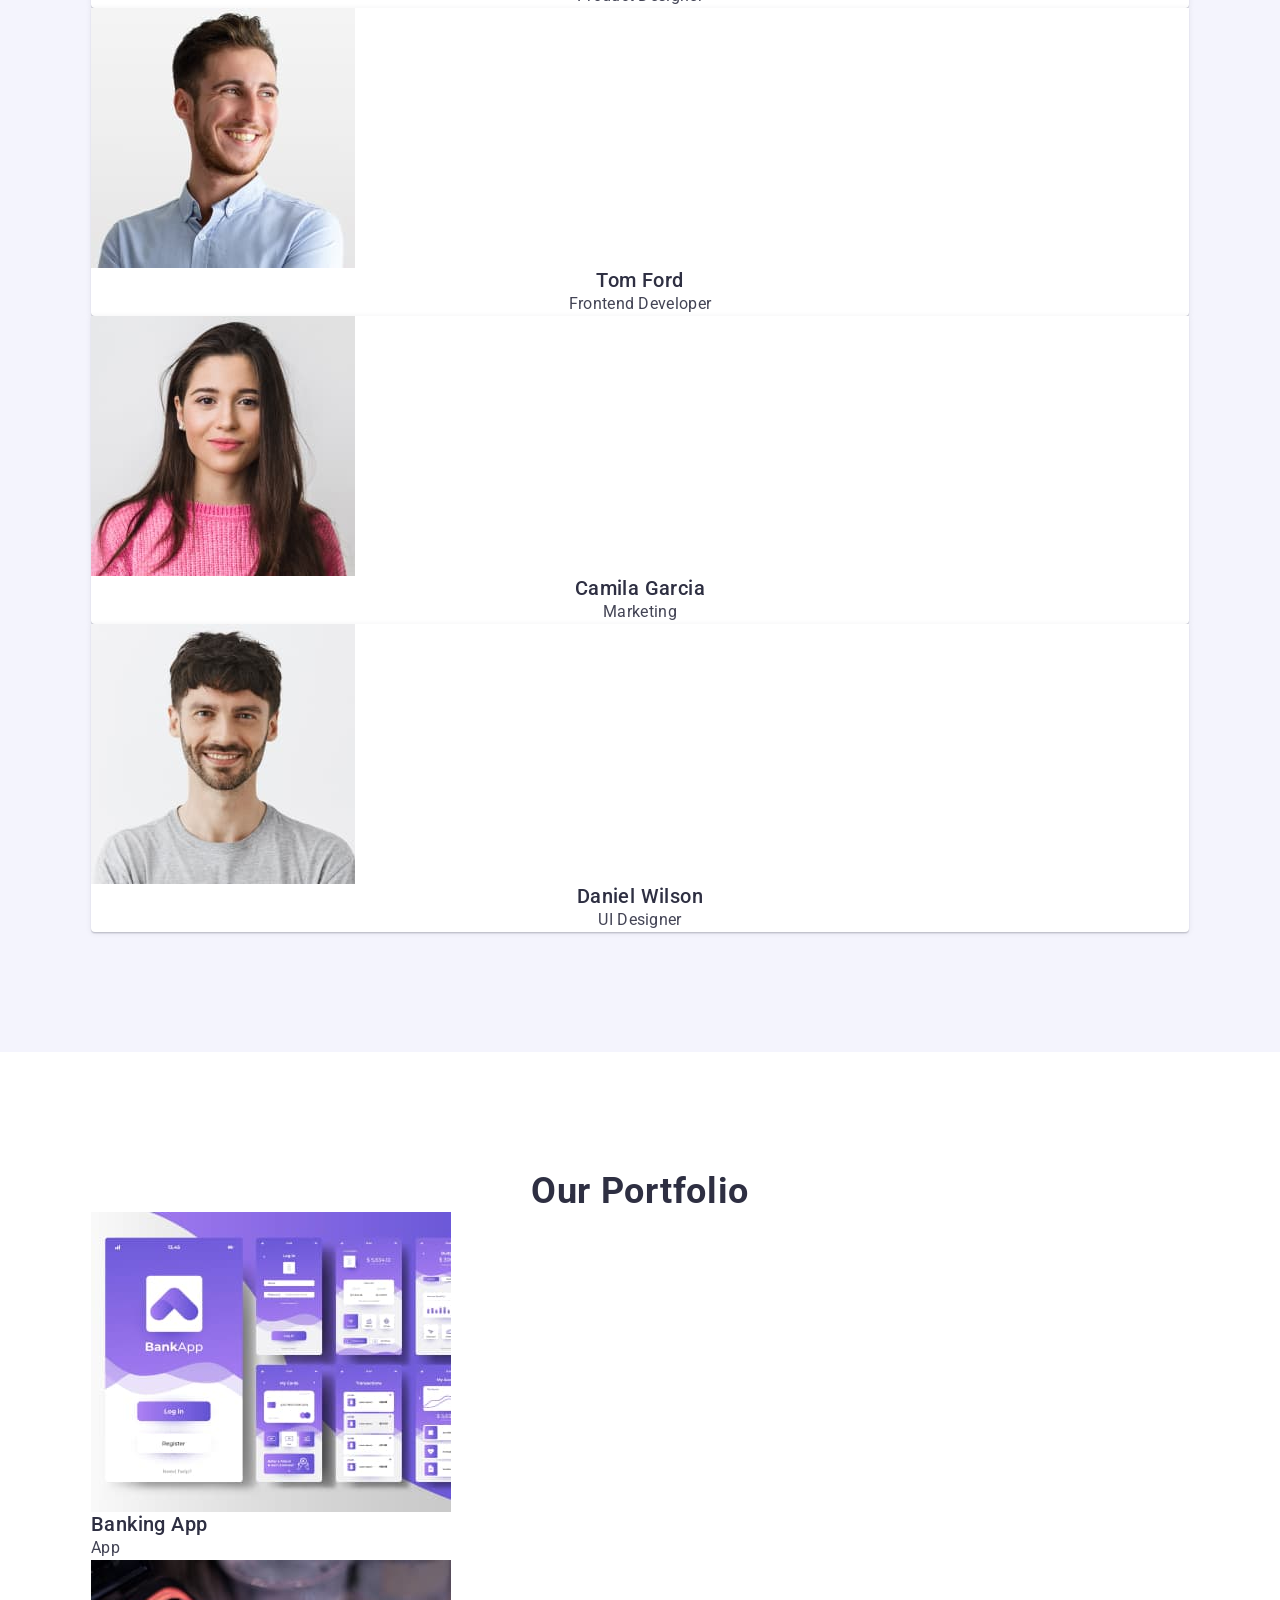
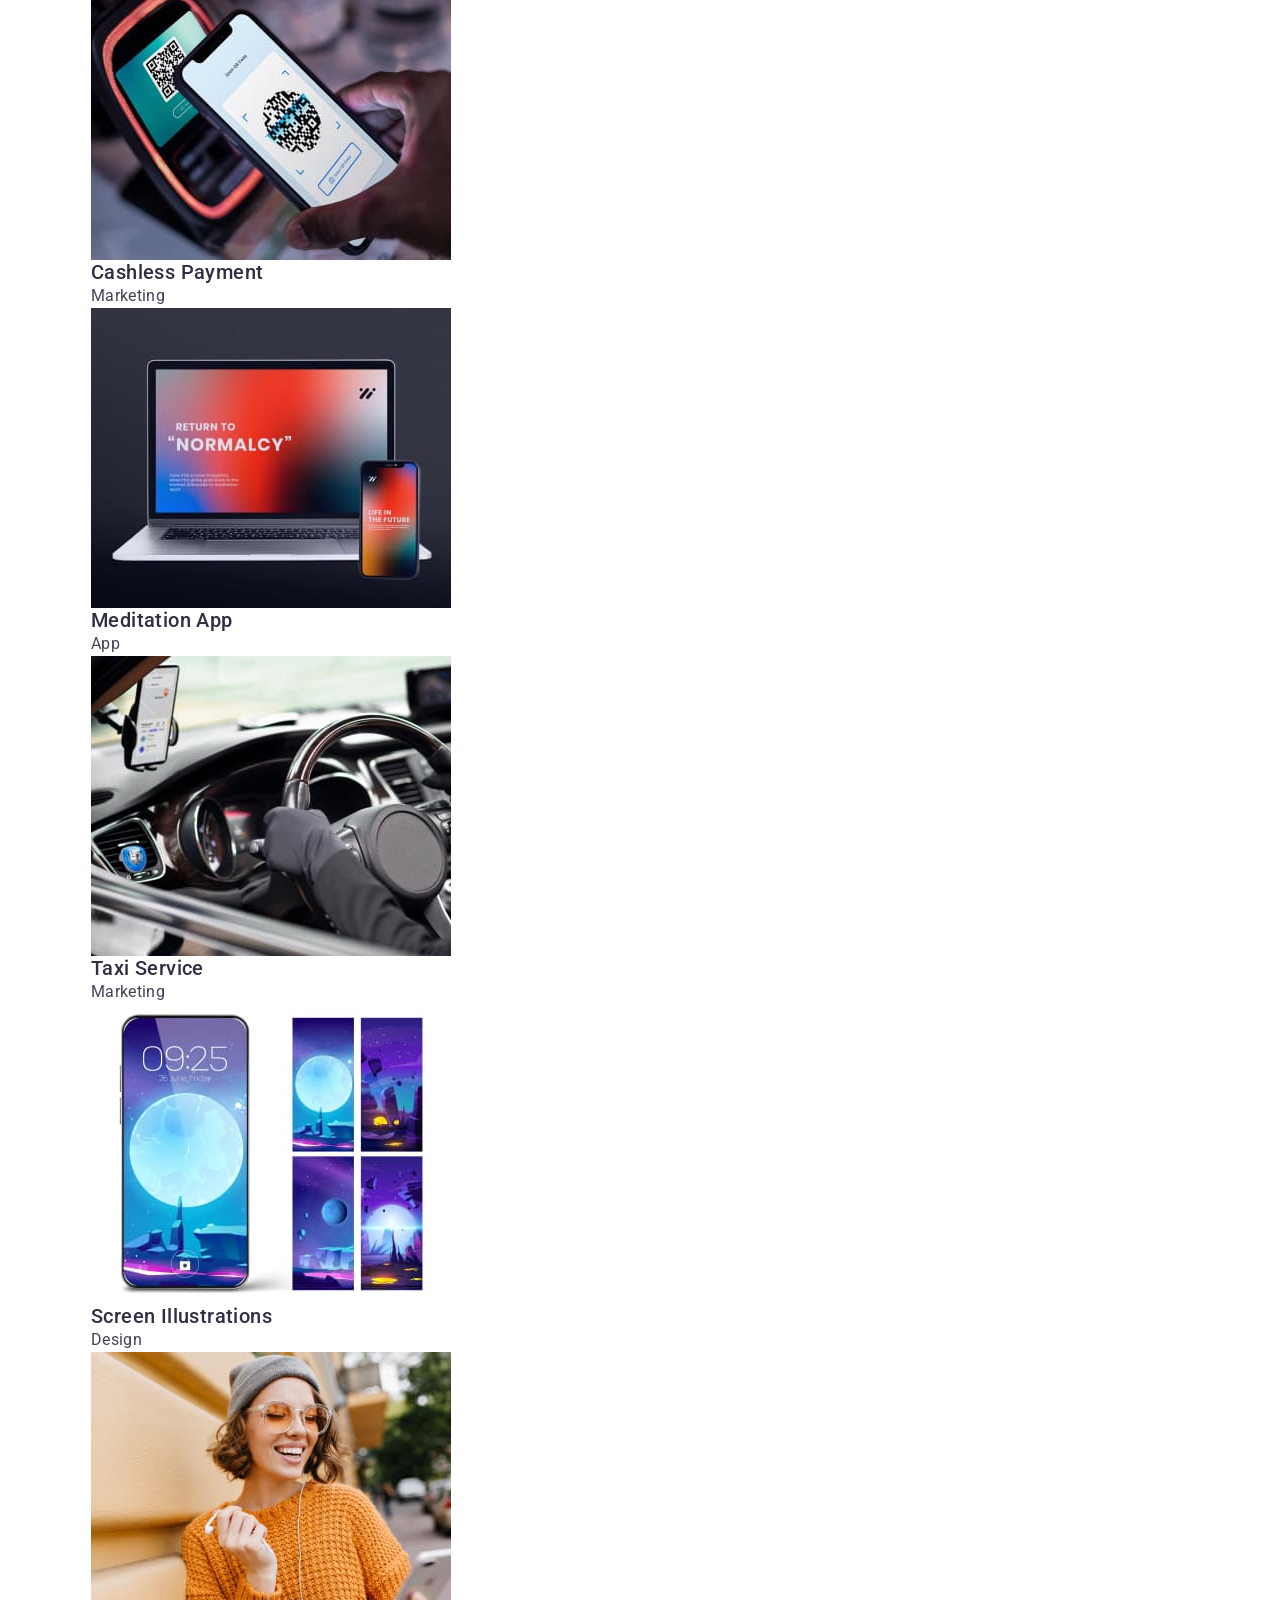
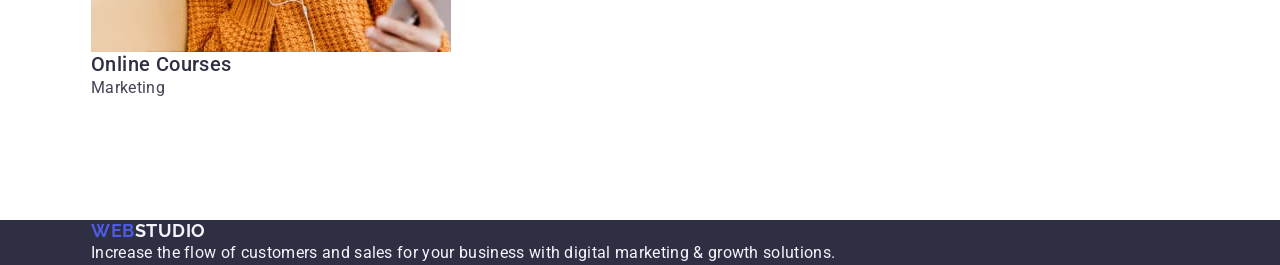
==== commit 665c5953: "add flex menu" ====
--- a/index.html
+++ b/index.html
@@ -25,37 +25,41 @@
 
   <body>
     <!--HEADER START-->
-    <header>
+    <header class="header">
       <div class="container">
-        <nav class="nav-list">
-          <a class="logo link" href="./index.html"
-            >Web<span class="logo-accent">Studio</span></a
-          >
-          <ul class="header-nav-menu">
-            <li class="nav-list">
-              <a class="nav-link" href="./index.html">Studio</a>
-            </li>
-            <li class="nav-list">
-              <a class="nav-link" href="">Portfolio</a>
-            </li>
-            <li class="nav-list"><a class="nav-link" href="">Contacts</a></li>
-          </ul>
-        </nav>
-
-        <address class="contacts">
-          <ul class="contacts-list">
-            <li class="contacts-item">
-              <a class="contacts-link" href="mailto:info@devstudio.com"
-                >info@devstudio.com</a
-              >
-            </li>
-            <li class="contacts-item">
-              <a class="contacts-link" href="tel:+110001111111"
-                >+11 (000) 111-11-11</a
-              >
-            </li>
-          </ul>
-        </address>
+        <div class="header-inner">
+          <nav class="nav-list">
+            <a class="logo link" href="./index.html"
+              >Web<span class="logo-accent">Studio</span></a
+            >
+            <ul class="header-nav-menu">
+              <li class="nav-list">
+                <a class="nav-link" href="./index.html">Studio</a>
+              </li>
+              <li class="nav-list">
+                <a class="nav-link" href="">Portfolio</a>
+              </li>
+              <li class="nav-list"><a class="nav-link" href="">Contacts</a></li>
+            </ul>
+          </nav>
+
+          <div class="header-contacts">
+            <address class="contacts">
+              <ul class="contacts-list">
+                <li class="contacts-item">
+                  <a class="contacts-link" href="mailto:info@devstudio.com"
+                    >info@devstudio.com</a
+                  >
+                </li>
+                <li class="contacts-item">
+                  <a class="contacts-link" href="tel:+110001111111"
+                    >+11 (000) 111-11-11</a
+                  >
+                </li>
+              </ul>
+            </address>
+          </div>
+        </div>
       </div>
     </header>
     <!--HEADER END-->
--- a/css/styles.css
+++ b/css/styles.css
@@ -61,8 +61,23 @@
   clip: rect(0 0 0 0);
   overflow: hidden;
 }
+/*HEADER*/
+.header{
+    padding: 24px 0 24px;
+}
+.header-inner {
+    display: flex;
+    justify-content: space-between;
+    align-items: baseline;
+}
+
+.nav-list{
+    display: flex;
+    gap:76px;
+}
 
 .logo {
+    display: flex;
     color:var(--color-brand);
     font-family: 'Raleway' , sans-serif;
     font-size: 18px;
@@ -70,11 +85,16 @@
     line-height: 1.17;  
     letter-spacing: 0.03em;
     text-transform: uppercase;
+
 }
 .logo-accent{
     color:var(--color-title);
 }
 
+.header-nav-menu {
+    display: flex;
+    gap:40px;
+}
 .nav-link{
     color:var(--color-title);
     line-height: 1.5; 
@@ -84,6 +104,11 @@
     color:var(--color-pressed);
 }
 
+.contacts-list{
+    display: flex;
+    gap:40px;   
+   
+}
 .contacts-item a{
     color: var(--color-text);
     font-style: normal;
@@ -95,7 +120,9 @@
     color:var(--color-pressed);
 }
 
-address{font-style: normal;}
+address{
+    font-style: normal;
+}
 
 /* HERO SECTION START 1*/
 
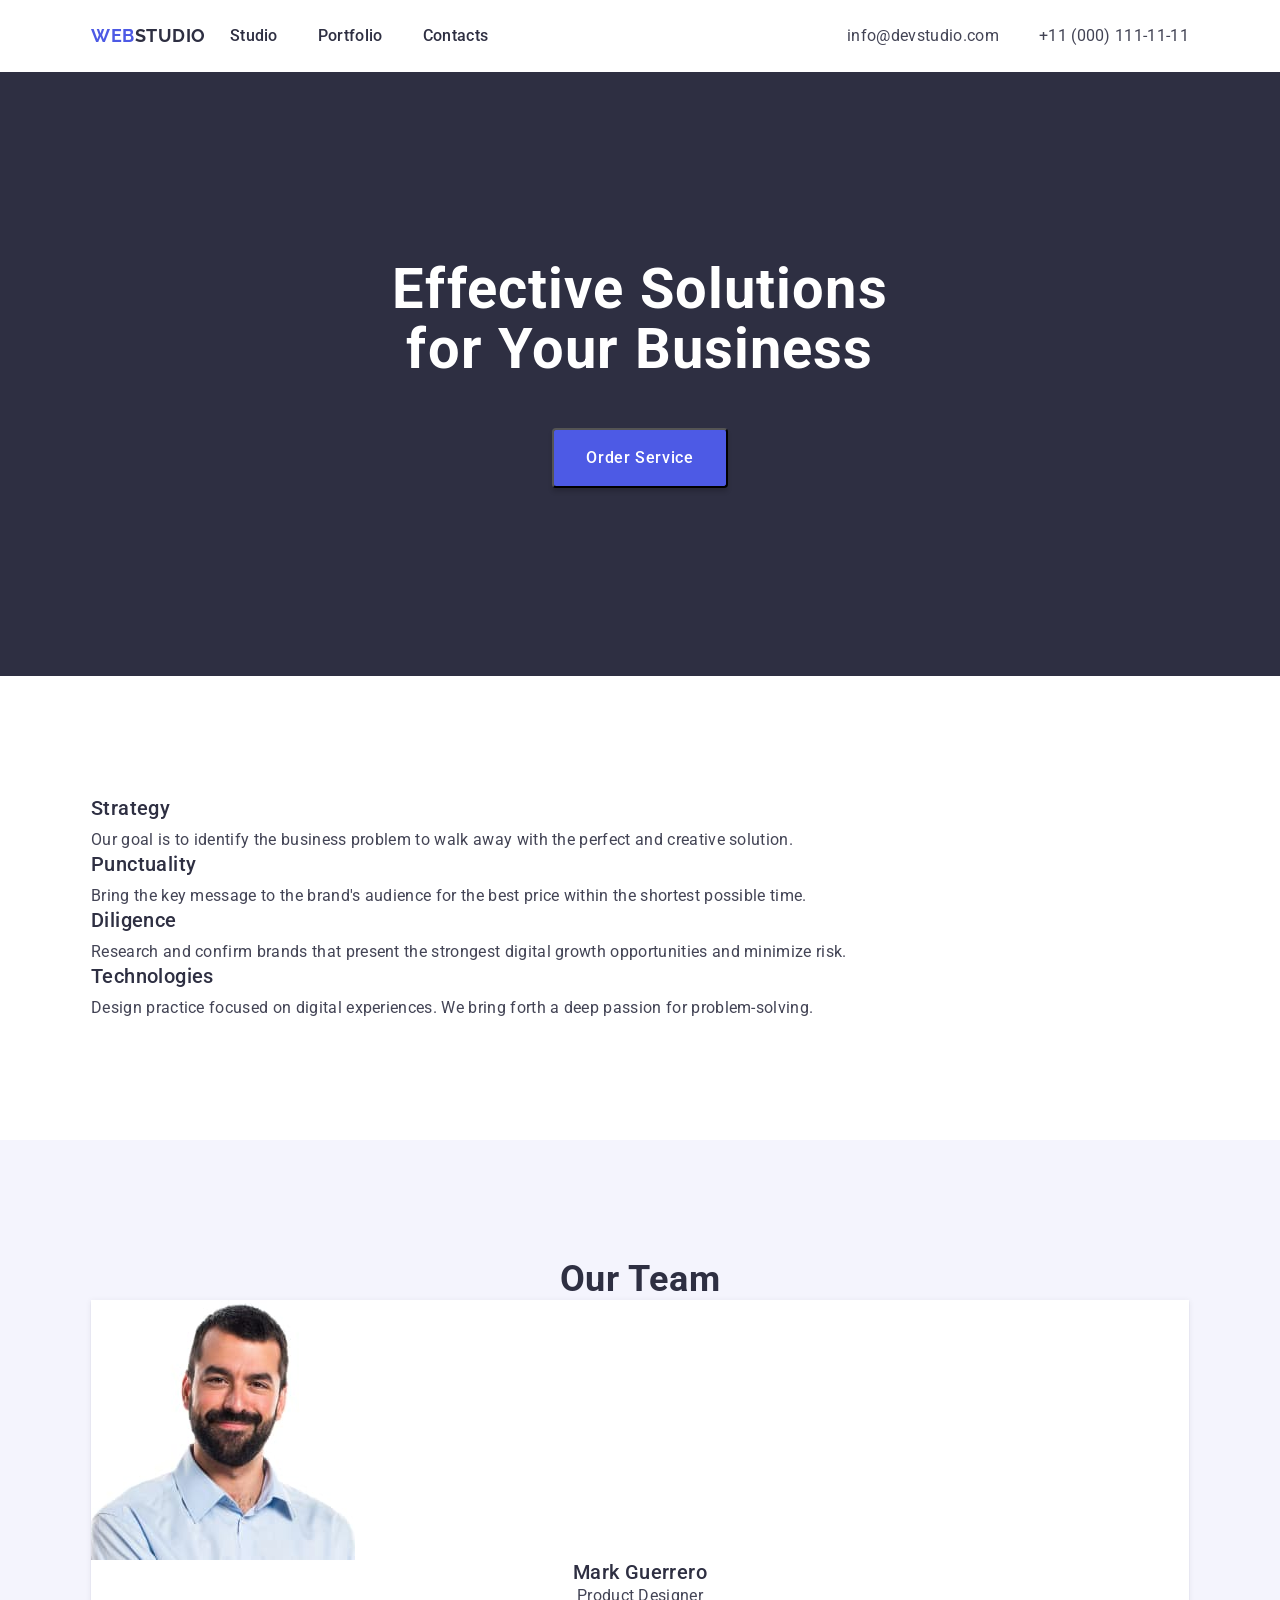
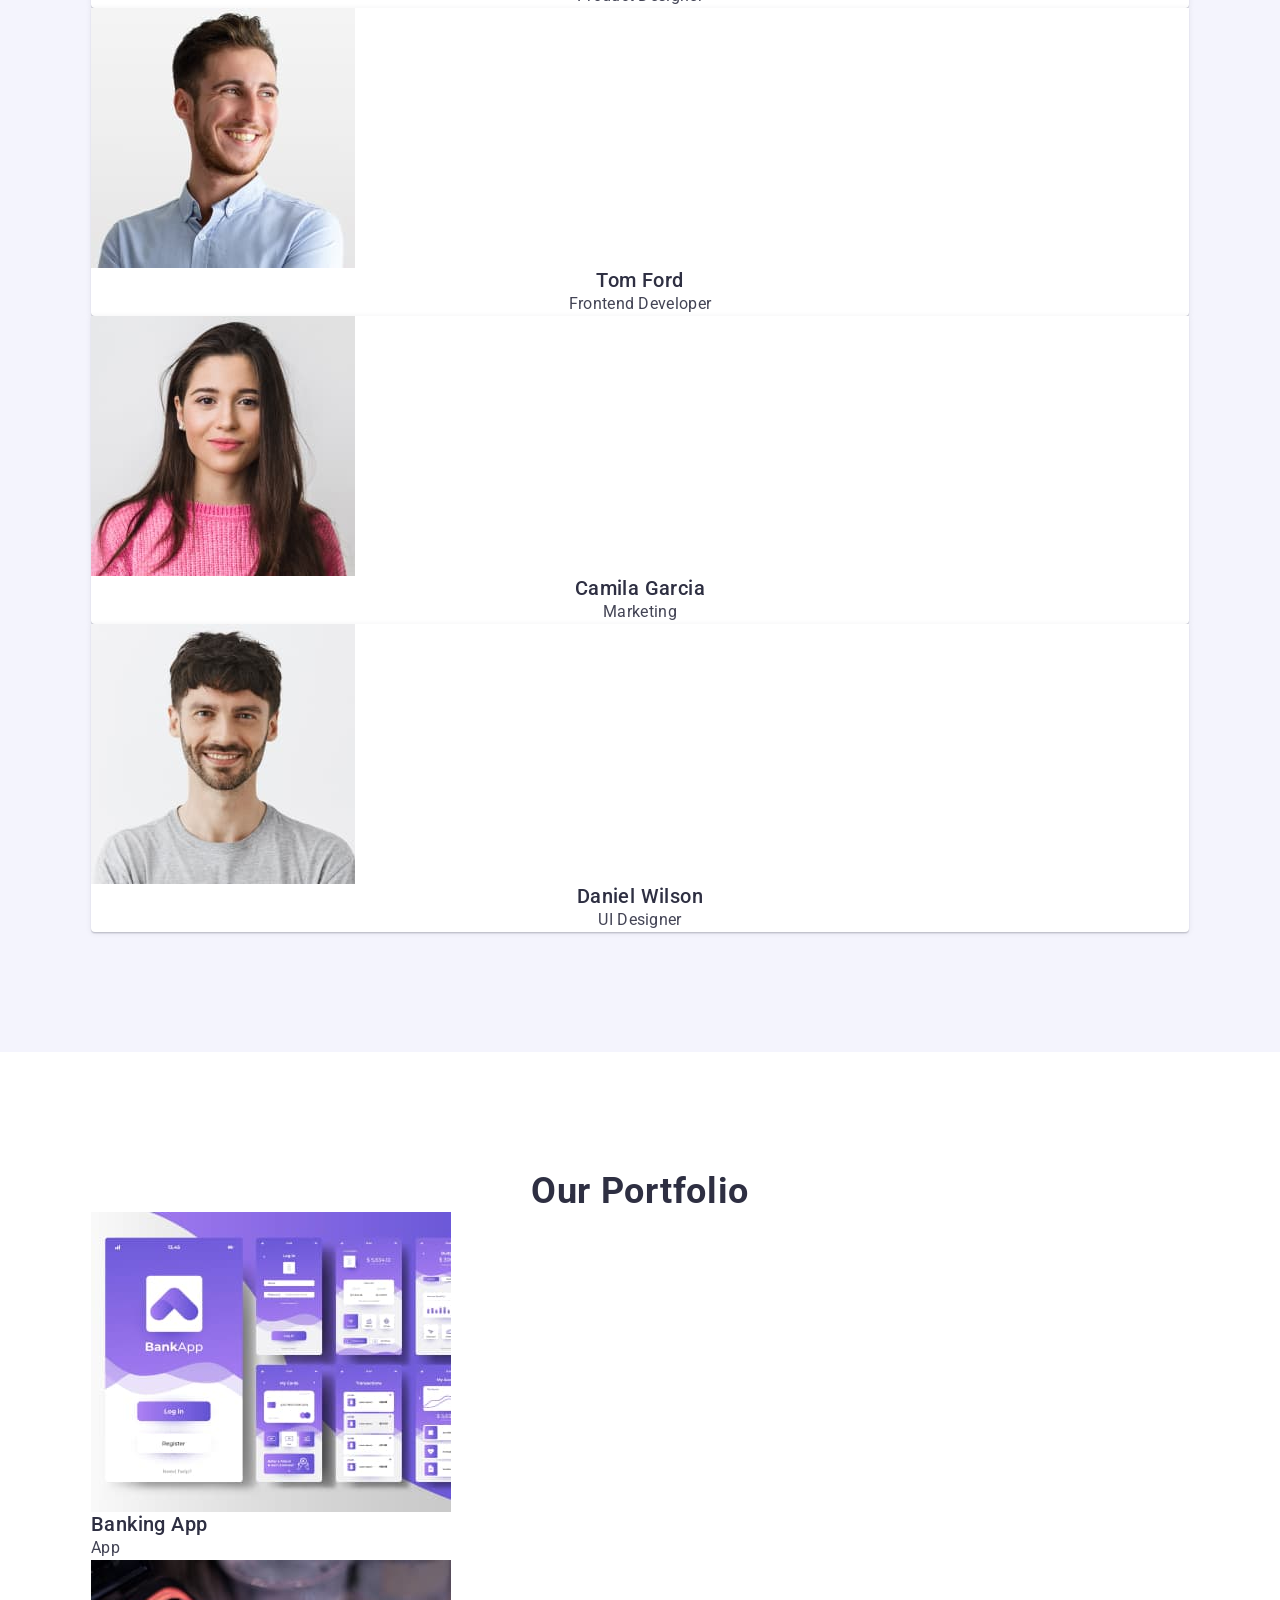
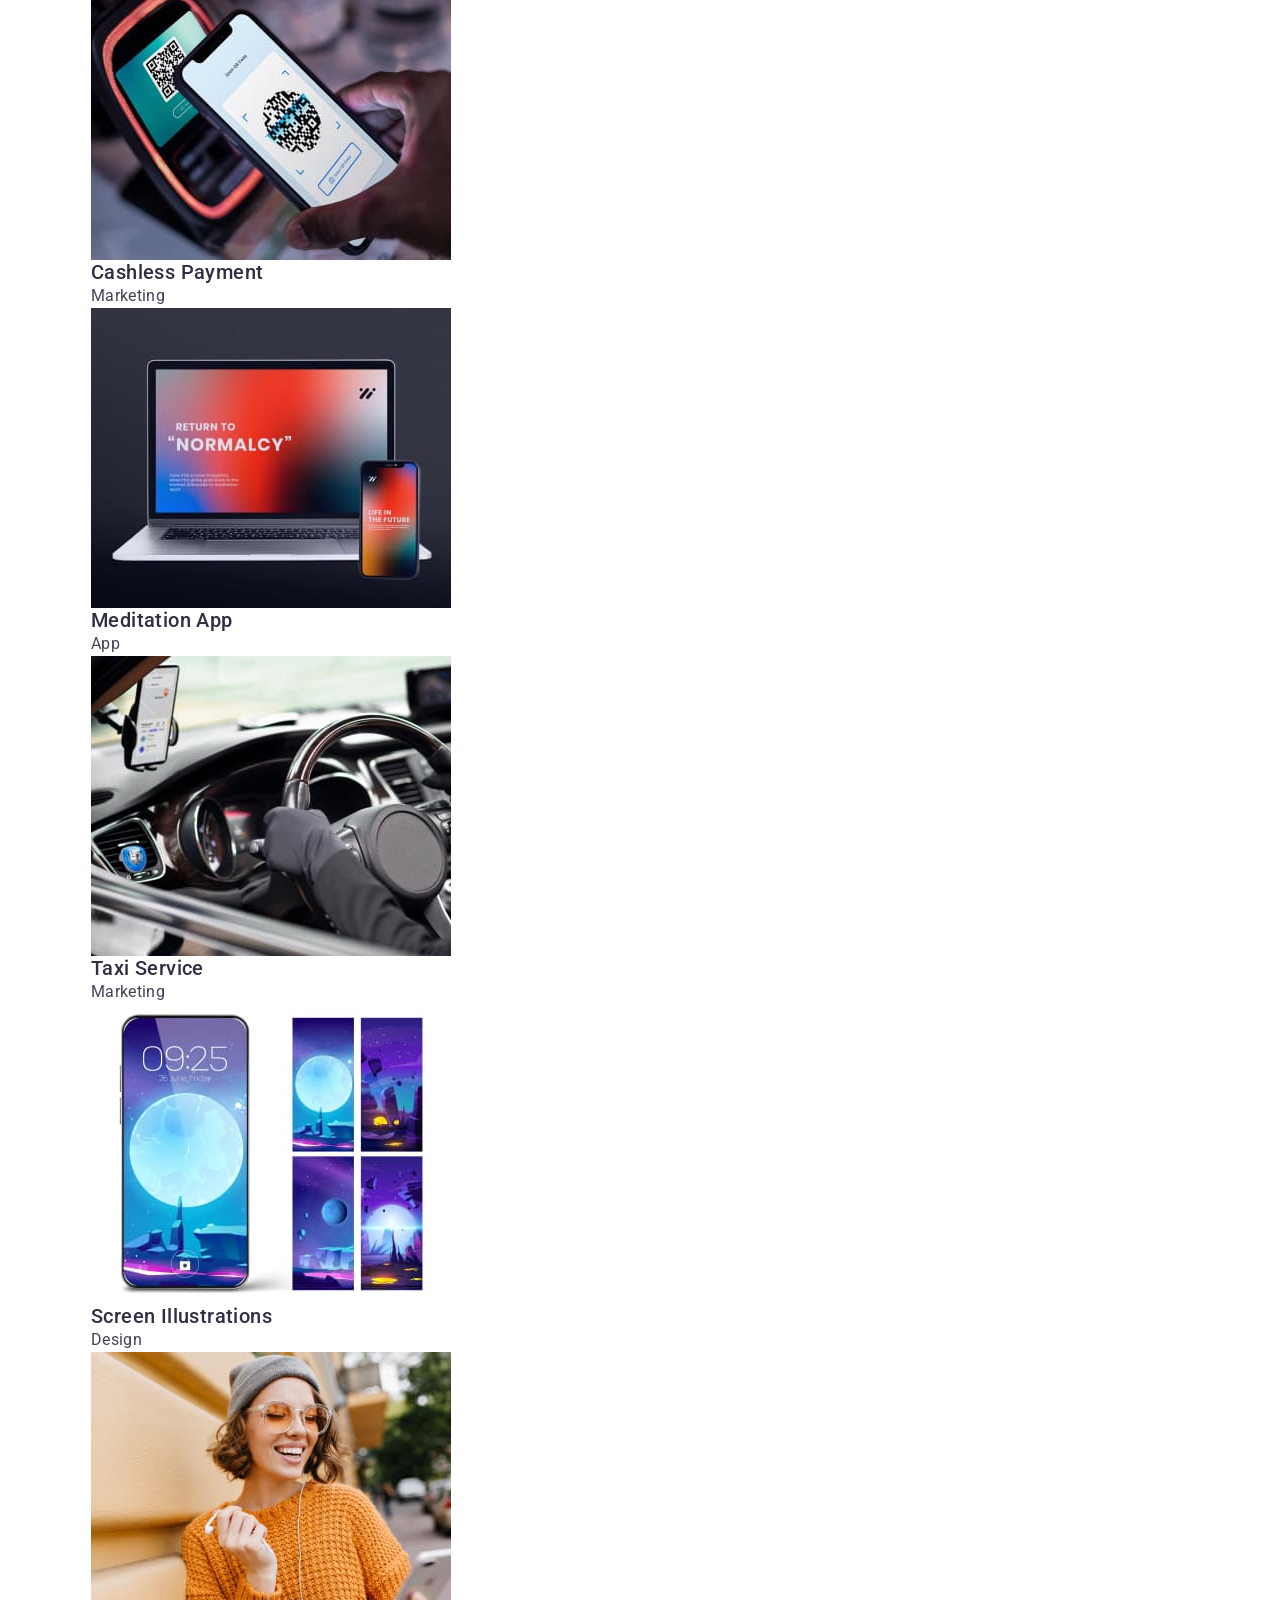
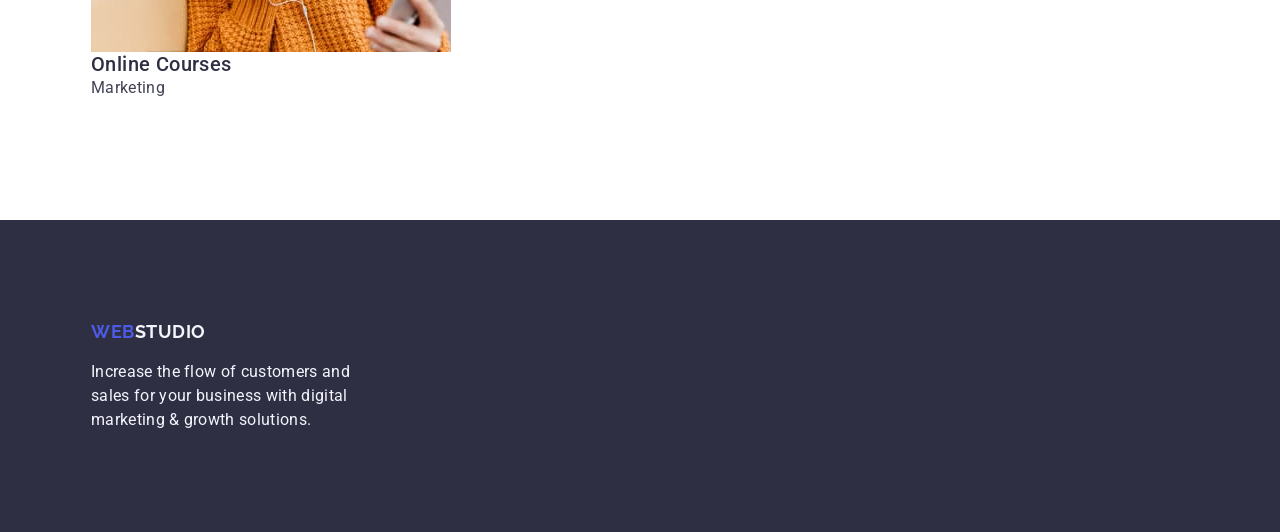
==== commit 5be64c35: "made footer pad,m,w" ====
--- a/index.html
+++ b/index.html
@@ -28,7 +28,7 @@
     <header class="header">
       <div class="container">
         <div class="header-inner">
-          <nav class="nav-list">
+          <nav class="header-nav">
             <a class="logo link" href="./index.html"
               >Web<span class="logo-accent">Studio</span></a
             >
@@ -67,16 +67,21 @@
     <main>
       <section class="hero-section">
         <div class="container">
-          <h1 class="hero-title">Effective Solutions for Your Business</h1>
-        </div>
-        <div class="hero-ations">
-          <button type="button" class="button-hero">Order Service</button>
+          <div class="hero-inner">
+            <h1 class="hero-title">Effective Solutions for Your Business</h1>
+        
+           <div class="hero-ations">
+            <button type="button" class="button-hero">Order Service</button>
+            </div>
+           </div>  
         </div>
       </section>
       <!--HERO 1 END-->
+
       <!--BENEFITS 2 START-->
       <section class="benefits-section section">
         <div class="container">
+          <div class="inner">
           <h2 class="benefits-title visually-hidden">Our benefits</h2>
           <ul class="benefits-list">
             <li class="benefits-link">
@@ -108,12 +113,15 @@
               </p>
             </li>
           </ul>
+          </div>
         </div>
       </section>
       <!--BENEFITS 2 END-->
+
       <!--TEAM 3 START-->
       <section class="team-section section">
         <div class="container">
+          <div class="inner">
           <h2 class="team-title">Our Team</h2>
           <ul class="team-list">
             <li class="team-link">
@@ -149,12 +157,15 @@
               <p class="team-text">UI Designer</p>
             </li>
           </ul>
+          </div>
         </div>
       </section>
       <!--TEAM 3 END-->
+
       <!--PORTFOLIO 4 START-->
       <section class="portfolio-section section">
         <div class="container">
+          <div class="inner">
           <h2 class="portfolio-title">Our Portfolio</h2>
           <ul>
             <li>
@@ -209,13 +220,16 @@
               <p class="portfolio-text">Marketing</p>
             </li>
           </ul>
+          </div>
         </div>
       </section>
     </main>
 
     <footer class="footer">
       <div class="container">
-        <a class="logo link" href="./index.html"
+        <div class="inner-footer">
+
+        <a class="logo link logo-footer" href="./index.html"
           >Web<span class="logo-accent-footer">Studio</span></a
         >
 
@@ -223,6 +237,7 @@
           Increase the flow of customers and sales for your business with
           digital marketing & growth solutions.
         </p>
+        </div>
       </div>
     </footer>
   </body>
--- a/css/styles.css
+++ b/css/styles.css
@@ -63,21 +63,26 @@
 }
 /*HEADER*/
 .header{
-    padding: 24px 0 24px;
+    
 }
 .header-inner {
     display: flex;
     justify-content: space-between;
-    align-items: baseline;
-}
-
-.nav-list{
-    display: flex;
-    gap:76px;
+    align-items: center;
+    gap: 24px;
+}
+
+.header-nav{
+    display: flex;
+    gap:24px;
+    align-items: center;
+    flex-grow: 1;
+    justify-content: flex-start;
 }
 
 .logo {
     display: flex;
+    align-items: center;
     color:var(--color-brand);
     font-family: 'Raleway' , sans-serif;
     font-size: 18px;
@@ -94,21 +99,37 @@
 .header-nav-menu {
     display: flex;
     gap:40px;
+    flex-grow: 1;
+    justify-content: flex-start;
 }
 .nav-link{
+    display: inline-block;
     color:var(--color-title);
     line-height: 1.5; 
     letter-spacing: 0.02em;
+    padding: 24px 0;
 }
 .nav-link:hover, .nav-link:focus{
     color:var(--color-pressed);
 }
-
+.header-contacts{
+    display: flex;
+    gap: 40px;
+}
+
+.contacts{
+    font-style: normal;
+}
 .contacts-list{
     display: flex;
-    gap:40px;   
-   
-}
+    gap:40px;  
+
+}
+.contacts-link{
+    display: inline-block;
+    padding: 24px 0; 
+}
+
 .contacts-item a{
     color: var(--color-text);
     font-style: normal;
@@ -120,17 +141,22 @@
     color:var(--color-pressed);
 }
 
-address{
-    font-style: normal;
-}
+
 
 /* HERO SECTION START 1*/
 
 .hero-section {
+    display: flex;
     background-color:var(--color-title);
-    padding: 188px 0;
+    text-align: center;
+    
+    
 } 
-
+.hero-inner{
+    padding:188px 0 ;
+
+
+}
 .hero-title {
     color:var(--color-brand-second);
     font-size: 56px;
@@ -141,9 +167,11 @@
     max-width: 496px;
     margin:0 auto;
     margin-bottom: 48px;
+    
+    
 }
 .button-hero {
-    display:block;
+    display:inline-block;
     font-family: inherit;
     color:var(--color-brand-second);
     background-color:var(--color-brand);
@@ -250,15 +278,25 @@
     letter-spacing: 0.02em;
 }
 /*FOOTER*/
+
 .footer{
     background-color:var(--color-modal) ;
 }
+.inner-footer{
+    padding-top: 101.5px;
+    padding-bottom: 100px;
+}
 .footer-text{
     color: var(--color-background-second);
     font-weight: 400;
     line-height: 1.5; 
     letter-spacing: 0.02em;
+    width: 264px;
 }
 .logo-accent-footer {
     color:var(--color-background-second);
+}
+
+.logo-footer{
+    margin-bottom: 17.5px;
 }
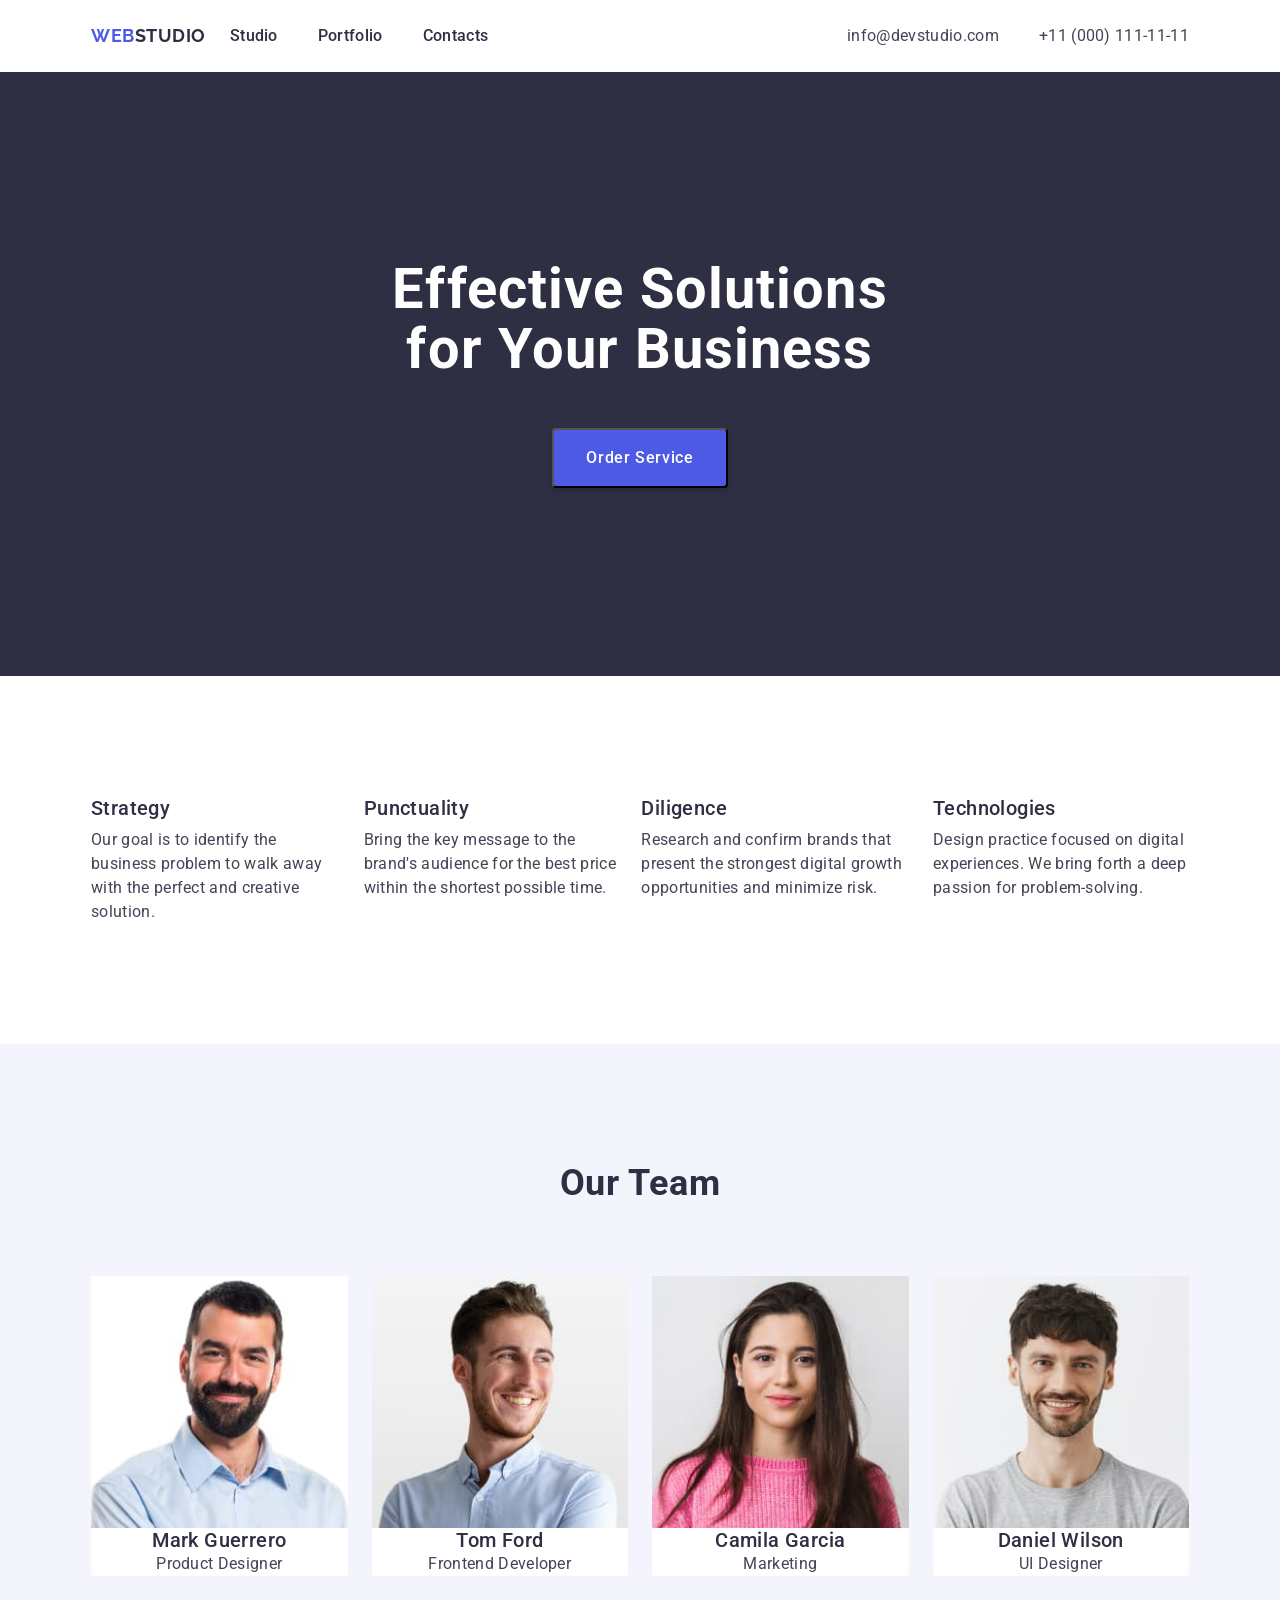
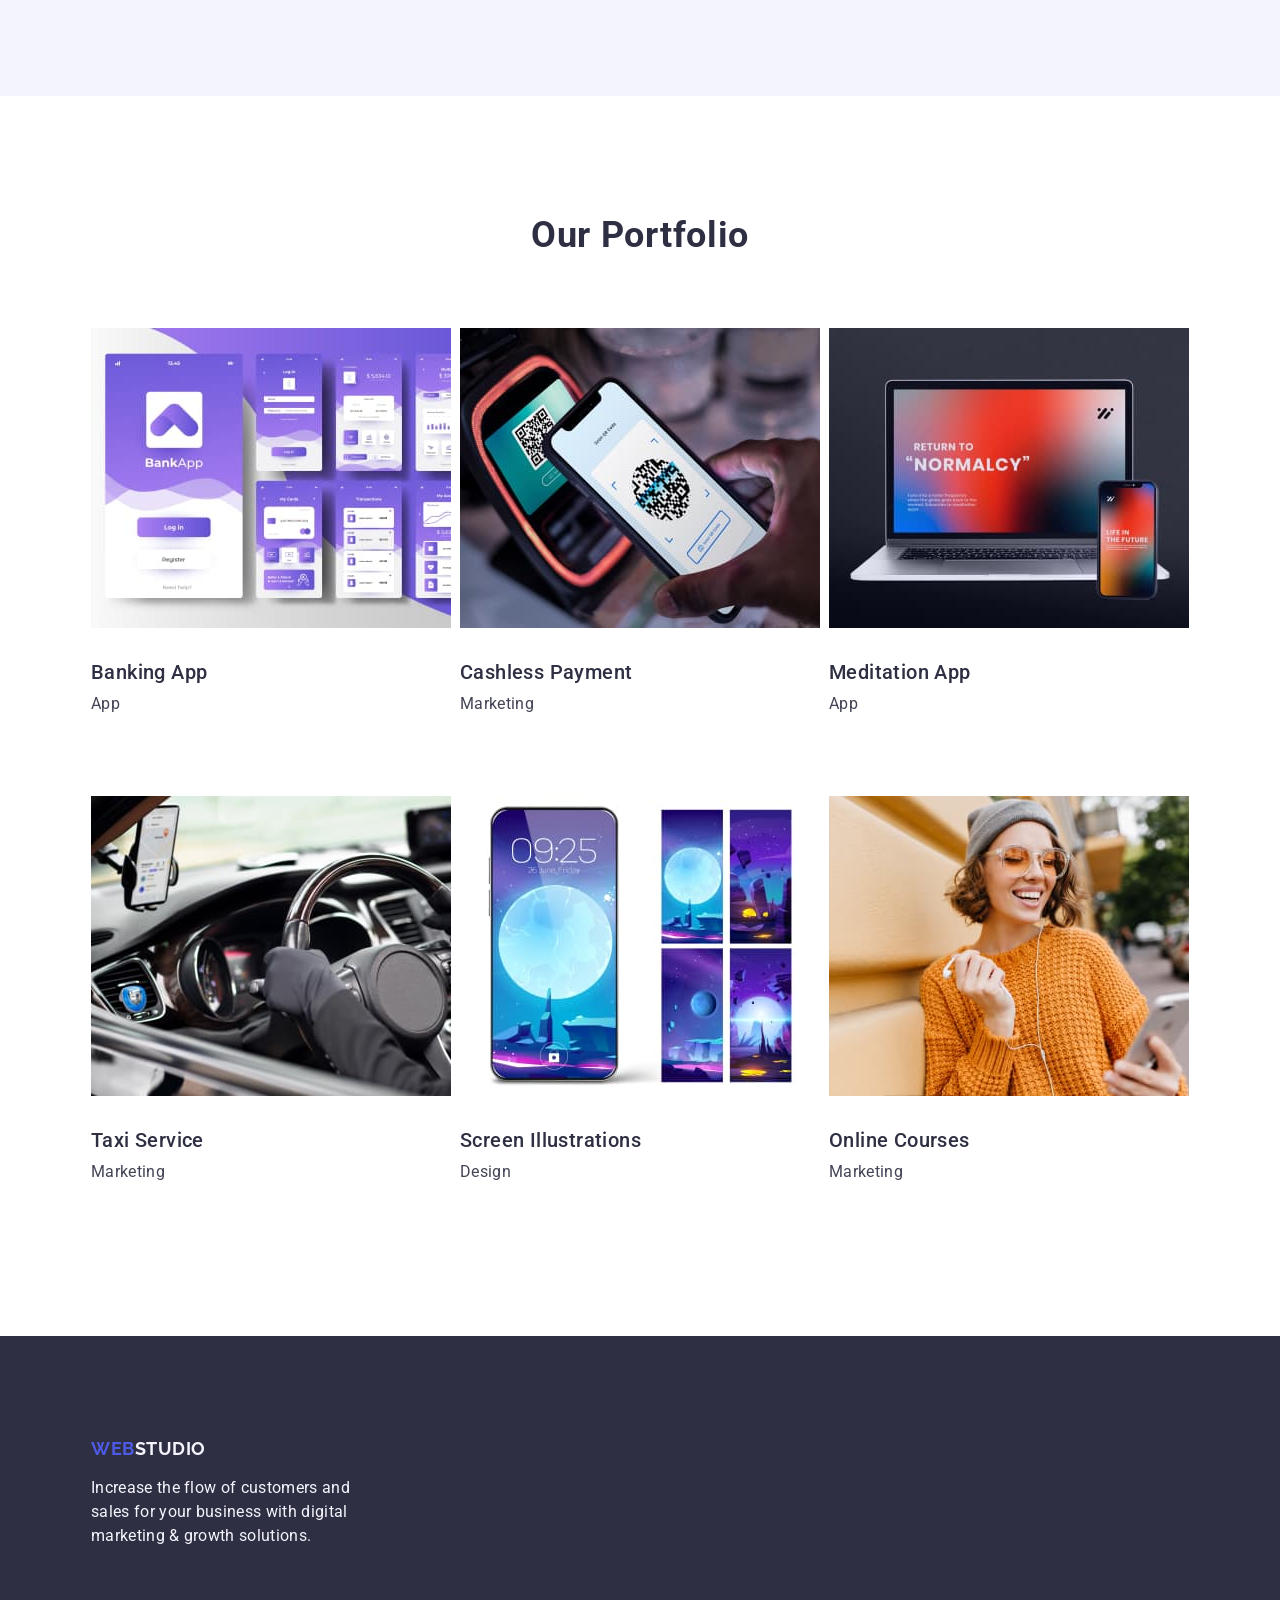
==== commit 33cd3494: "main" ====
--- a/index.html
+++ b/index.html
@@ -81,31 +81,31 @@
       <!--BENEFITS 2 START-->
       <section class="benefits-section section">
         <div class="container">
-          <div class="inner">
+          <div class="benefits-inner">
           <h2 class="benefits-title visually-hidden">Our benefits</h2>
           <ul class="benefits-list">
-            <li class="benefits-link">
+            <li class="benefits-item">
               <h3 class="benefits-subtitle">Strategy</h3>
               <p class="benefits-text">
                 Our goal is to identify the business problem to walk away with
                 the perfect and creative solution.
               </p>
             </li>
-            <li class="benefits-link">
+            <li class="benefits-item">
               <h3 class="benefits-subtitle">Punctuality</h3>
               <p class="benefits-text">
                 Bring the key message to the brand's audience for the best price
                 within the shortest possible time.
               </p>
             </li>
-            <li class="benefits-link">
+            <li class="benefits-item">
               <h3 class="benefits-subtitle">Diligence</h3>
               <p class="benefits-text">
                 Research and confirm brands that present the strongest digital
                 growth opportunities and minimize risk.
               </p>
             </li>
-            <li class="benefits-link">
+            <li class="benefits-item">
               <h3 class="benefits-subtitle">Technologies</h3>
               <p class="benefits-text">
                 Design practice focused on digital experiences. We bring forth a
@@ -124,37 +124,48 @@
           <div class="inner">
           <h2 class="team-title">Our Team</h2>
           <ul class="team-list">
-            <li class="team-link">
-              <img
+            <li class="team-item">
+              <div class="team">
+                <img
                 src="./images/team/man-in-shirt.jpg"
                 alt="designer"
                 width="264"
               />
               <h3 class="team-subtitle">Mark Guerrero</h3>
               <p class="team-text">Product Designer</p>
-            </li>
-            <li class="team-link">
-              <img
+              </div>
+            </li>
+
+            <li class="team-item">
+              <div class="team">
+                <img
                 src="./images/team/smiling-man.jpg"
                 alt="developer"
                 width="264"
               />
               <h3 class="team-subtitle">Tom Ford</h3>
               <p class="team-text">Frontend Developer</p>
-            </li>
-            <li class="team-link">
-              <img src="./images/team/woman.jpg" alt="marketer" width="264" />
+              </div>
+            </li>
+
+            <li class="team-item">
+              <div class="team">
+                <img src="./images/team/woman.jpg" alt="marketer" width="264" />
               <h3 class="team-subtitle">Camila Garcia</h3>
               <p class="team-text">Marketing</p>
-            </li>
-            <li class="team-link">
-              <img
+              </div>
+            </li>
+
+            <li class="team-item">
+              <div class="team">
+                <img
                 src="./images/team/man-in-t-shirt.jpg"
                 alt="designer"
                 width="264"
               />
               <h3 class="team-subtitle">Daniel Wilson</h3>
               <p class="team-text">UI Designer</p>
+              </div>
             </li>
           </ul>
           </div>
@@ -167,57 +178,73 @@
         <div class="container">
           <div class="inner">
           <h2 class="portfolio-title">Our Portfolio</h2>
-          <ul>
-            <li>
-              <img
+          <ul class="portfolio-list">
+            <li class="portfolio-item">
+              <div class="portfolio">
+                <img
                 src="./images/portfolio/banking-app.jpg"
                 alt="banking-app"
                 width="360"
               />
               <h3 class="portfolio-subtitle">Banking App</h3>
               <p class="portfolio-text">App</p>
-            </li>
-
-            <li>
-              <img
+              </div>
+            </li>
+
+            <li class="portfolio-item">
+              <div class="portfolio">
+                <img
                 src="./images/portfolio/cashless-payment.jpg"
                 alt="cashless-payment"
                 width="360"
               />
               <h3 class="portfolio-subtitle">Cashless Payment</h3>
               <p class="portfolio-text">Marketing</p>
-            </li>
-
-            <li>
-              <img
+              </div>
+            </li>
+
+            <li class="portfolio-item">
+              <div class="portfolio">
+                <img
                 src="./images/portfolio/gadgets.jpg"
                 alt="gadgets"
                 width="360"
               />
               <h3 class="portfolio-subtitle">Meditation App</h3>
               <p class="portfolio-text">App</p>
-            </li>
-
-            <li>
-              <img src="./images/portfolio/car.jpg" alt="car" width="360" />
+              </div>
+
+
+            </li>
+
+            <li class="portfolio-item">
+              <div class="portfolio">
+               <img src="./images/portfolio/car.jpg" alt="car" width="360" />
               <h3 class="portfolio-subtitle">Taxi Service</h3>
               <p class="portfolio-text">Marketing</p>
-            </li>
-
-            <li>
-              <img
+              </div>
+
+            </li>
+
+            <li class="portfolio-item">
+              <div class="portfolio">
+                <img
                 src="./images/portfolio/smartphone.jpg"
                 alt="smartphone"
                 width="360"
               />
               <h3 class="portfolio-subtitle">Screen Illustrations</h3>
               <p class="portfolio-text">Design</p>
-            </li>
-
-            <li>
-              <img src="./images/portfolio/girl.jpg" alt="girl" width="360" />
-              <h3 class="portfolio-subtitle">Online Courses</h3>
-              <p class="portfolio-text">Marketing</p>
+              </div>
+            </li>
+
+            <li class="portfolio-item">
+              <div class="portfolio">
+                <img src="./images/portfolio/girl.jpg" alt="girl" width="360" />
+                <h3 class="portfolio-subtitle">Online Courses</h3>
+                <p class="portfolio-text">Marketing</p>
+              </div>
+
             </li>
           </ul>
           </div>
--- a/css/styles.css
+++ b/css/styles.css
@@ -195,9 +195,23 @@
 .benefits-section{
     padding: 120px 0;
 }
-.benefits-link{
+.benefits-inner{
+
+}
+.benefits-list{
+    display: flex;
+    flex-direction: row;
+    align-items: flex-start;
+    gap: 24px;
+}
+.benefits-item{
     background-color: var(--color-brand-second);
-}
+    
+}
+/* .benefits-item:not(:last-child){
+    padding-right: 24px;
+} */
+
 .benefits-title{font-weight: inherit;}
 
 .benefits-subtitle {
@@ -227,9 +241,10 @@
     line-height: 1.11;
     letter-spacing:0.02em;
     text-transform:capitalize;
-}
-
-.team-link .team-list {
+    margin-bottom: 72px;
+}
+
+.team-item .team-list {
     background-color: var(--color-brand-second);
 }
 .team-subtitle {
@@ -240,21 +255,32 @@
     line-height: 1.2;
     letter-spacing: 0.02em;
 }
-.team-link{
+.team-list{
+    display: flex;
+    flex-direction: row;
+    align-items: flex-start;
+    gap: 24px;
+}
+.team-item{
+    flex-basis: calc((100%-72px)/4);
+    
+}
+.team{
     background-color: var(--color-brand-second);
-    border-radius: 0px 0px 4px 4px; /*?*/
-box-shadow: 0px 2px 1px 0px rgba(46, 47, 66, 0.08), 0px 1px 1px 0px rgba(46, 47, 66, 0.16), 0px 1px 6px 0px rgba(46, 47, 66, 0.08);}
-
-.team-text {
+    border-radius: 0px 0px 4px 4px; ?
+    box-shadow: 0px 2px 1px 0px rgba(46, 47, 66, 0.08), 0px 1px 1px 0px rgba(46, 47, 66, 0.16), 0px 1px 6px 0px rgba(46, 47, 66, 0.08);
+
+}
+    .team-text {
     color: var(--color-text);
     text-align: center;
     font-weight: 400;
     line-height: 1.5; 
     letter-spacing: 0.02em;
+    /* padding: 16px 32px; */
 }
 /*TEAM SECTION 3 END*/
 /*PORTFOLIO START 4*/
-
 .portfolio-title {
     color: var(--color-modal);
     text-align: center;
@@ -263,19 +289,47 @@
     line-height: 1.11;
     letter-spacing: 0.02em;
     text-transform: capitalize;
-}
+    margin-bottom: 72px;
+    
+}
+
+.portfolio-list{
+   
+    display: flex;
+    flex-wrap: wrap;
+    justify-content: space-between;
+    row-gap:48px ;
+    
+    
+}
+
+.potfolio-item{
+    max-width:calc((100%-48px)/3); 
+    border: 1px solid var(--CORNFLOWER, #E7E9FC);
+
+    
+}
+
+
+
 .portfolio-subtitle {
     color: var(--color-modal);
     font-weight: inherit;
     font-size: 20px;
     line-height: 1.2; 
     letter-spacing: 0.02em;
+    margin-top: 32px;
+    margin-bottom: 8px;
+    align-items: flex-start;
+    
 }
 .portfolio-text {
     color:var(--color-text);
-    font-weight: 400;
-    line-height: 1.5; 
-    letter-spacing: 0.02em;
+    align-items: flex-start;
+    font-weight: 400;
+    line-height: 1.5; 
+    letter-spacing: 0.02em;
+    margin-bottom: 32px;
 }
 /*FOOTER*/
 
@@ -291,7 +345,7 @@
     font-weight: 400;
     line-height: 1.5; 
     letter-spacing: 0.02em;
-    width: 264px;
+    max-width: 264px;
 }
 .logo-accent-footer {
     color:var(--color-background-second);
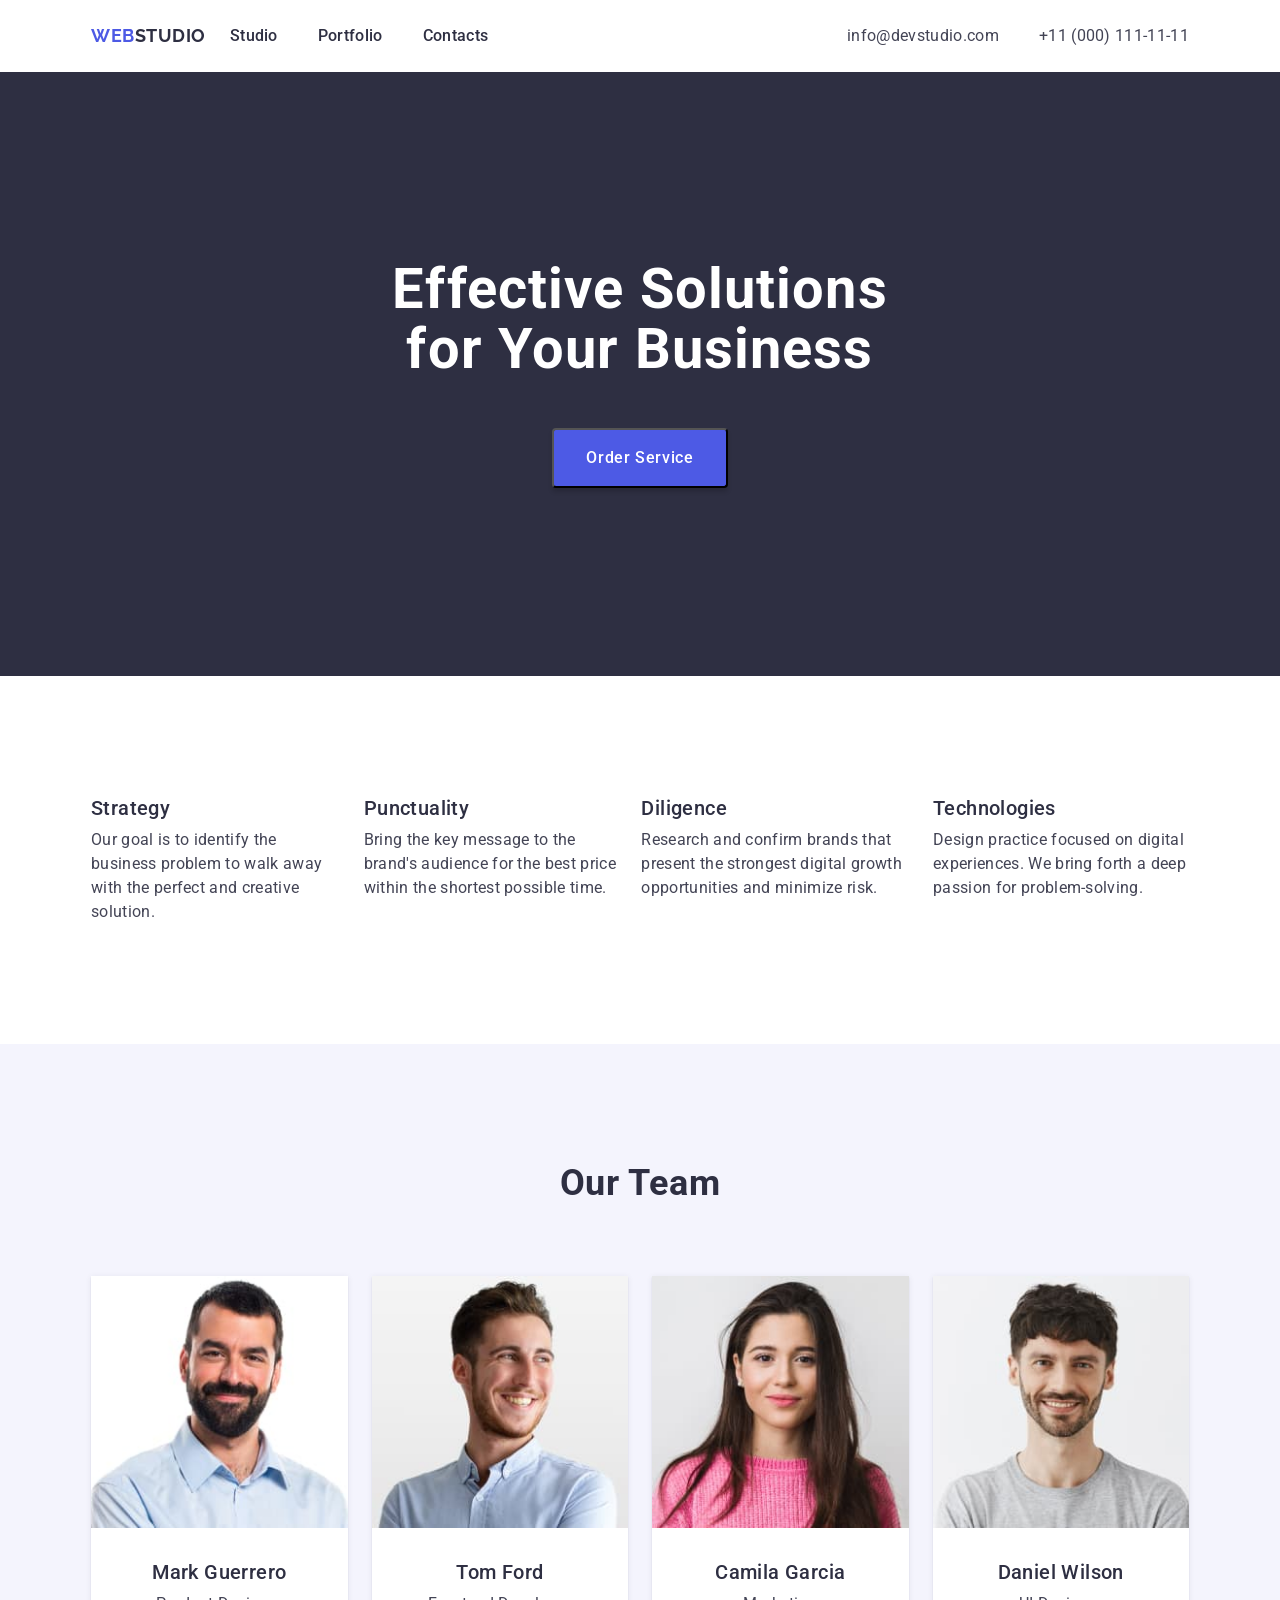
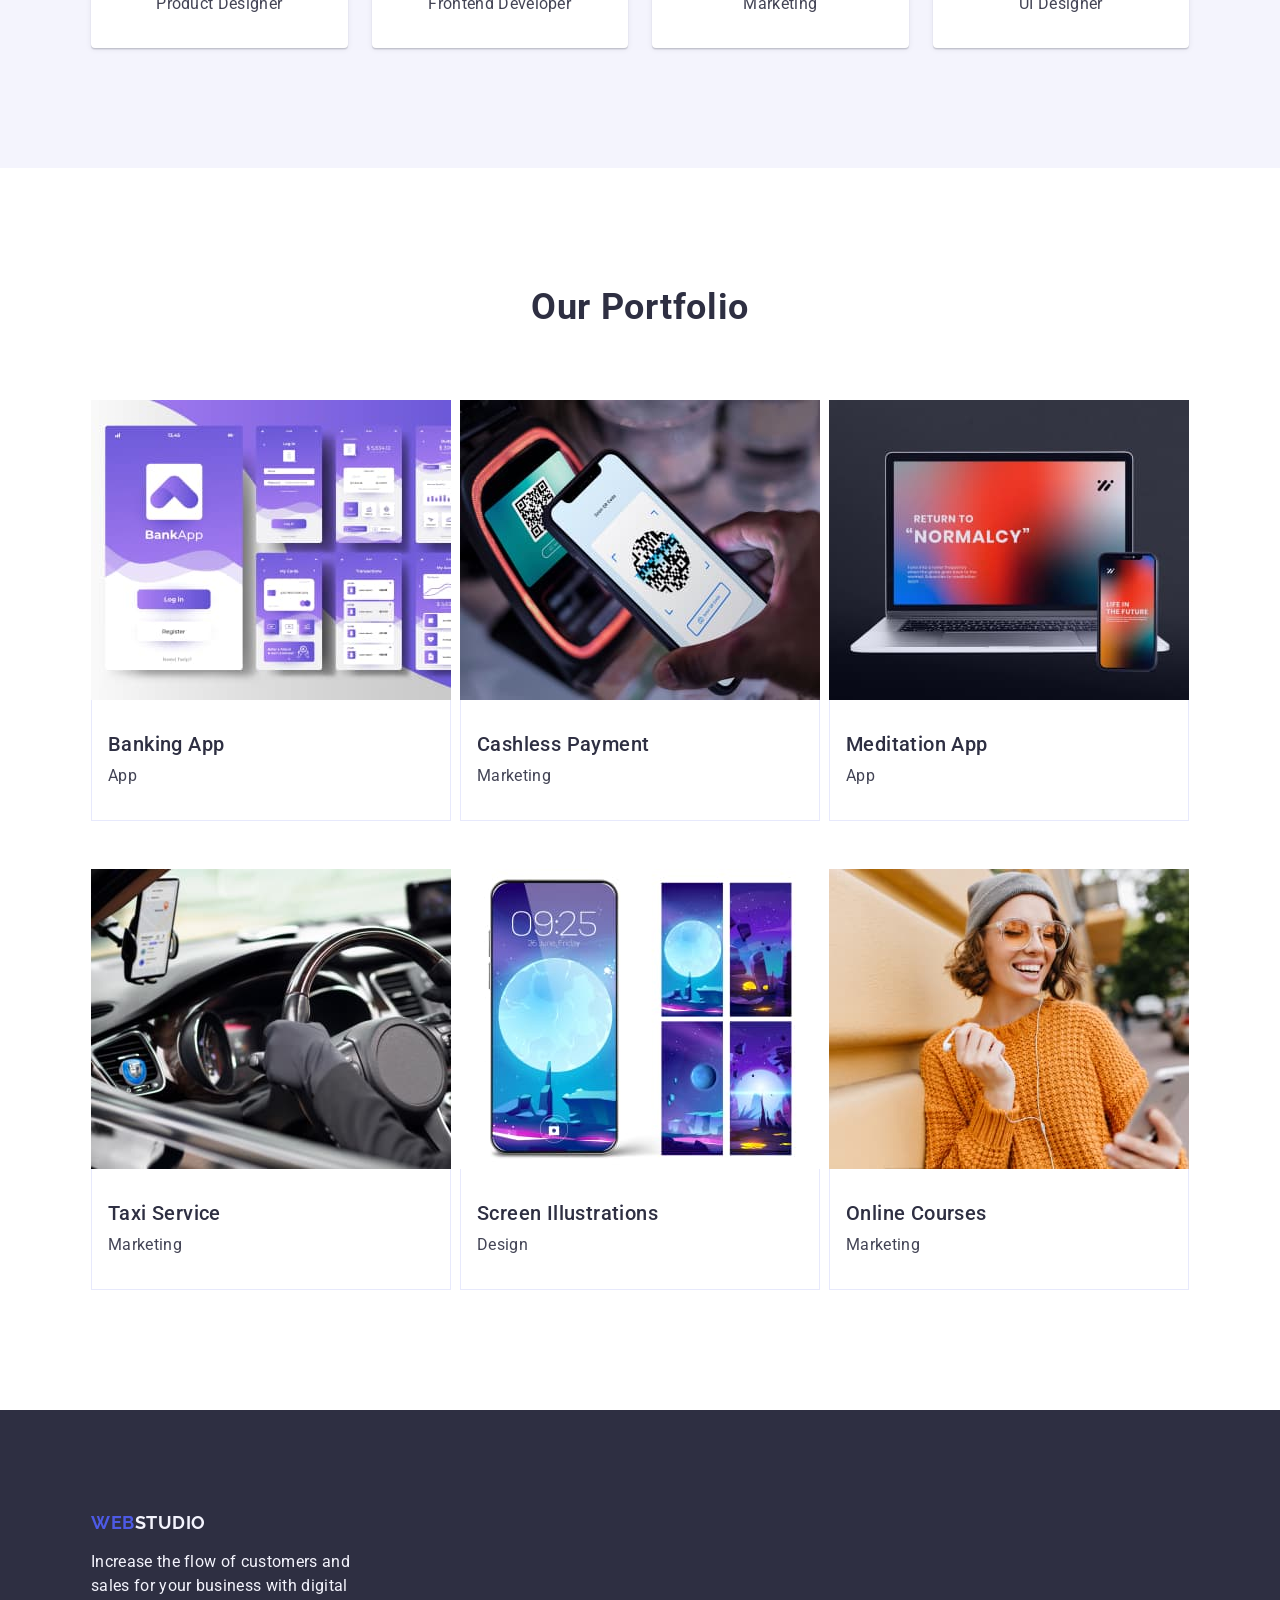
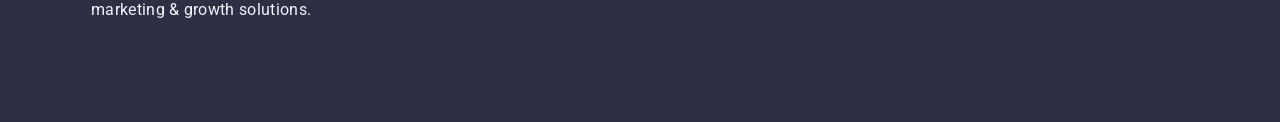
==== commit e0310000: "made border for porfolio" ====
--- a/index.html
+++ b/index.html
@@ -186,8 +186,11 @@
                 alt="banking-app"
                 width="360"
               />
-              <h3 class="portfolio-subtitle">Banking App</h3>
+              <div class="portfolio-card">
+               <h3 class="portfolio-subtitle">Banking App</h3>
               <p class="portfolio-text">App</p>
+              </div>
+
               </div>
             </li>
 
@@ -198,9 +201,11 @@
                 alt="cashless-payment"
                 width="360"
               />
+              <div class="portfolio-card">
               <h3 class="portfolio-subtitle">Cashless Payment</h3>
               <p class="portfolio-text">Marketing</p>
               </div>
+              </div>
             </li>
 
             <li class="portfolio-item">
@@ -210,19 +215,24 @@
                 alt="gadgets"
                 width="360"
               />
+              <div class="portfolio-card">
               <h3 class="portfolio-subtitle">Meditation App</h3>
               <p class="portfolio-text">App</p>
               </div>
-
-
-            </li>
-
-            <li class="portfolio-item">
-              <div class="portfolio">
+              </div>
+
+
+            </li>
+
+            <li class="portfolio-item">
+              <div class="portfolio">
+    
                <img src="./images/portfolio/car.jpg" alt="car" width="360" />
+               <div class="portfolio-card">
               <h3 class="portfolio-subtitle">Taxi Service</h3>
               <p class="portfolio-text">Marketing</p>
               </div>
+              </div>
 
             </li>
 
@@ -233,16 +243,20 @@
                 alt="smartphone"
                 width="360"
               />
+              <div class="portfolio-card">
               <h3 class="portfolio-subtitle">Screen Illustrations</h3>
               <p class="portfolio-text">Design</p>
               </div>
+              </div>
             </li>
 
             <li class="portfolio-item">
               <div class="portfolio">
                 <img src="./images/portfolio/girl.jpg" alt="girl" width="360" />
+                <div class="portfolio-card">
                 <h3 class="portfolio-subtitle">Online Courses</h3>
                 <p class="portfolio-text">Marketing</p>
+                </div>
               </div>
 
             </li>
--- a/css/styles.css
+++ b/css/styles.css
@@ -9,6 +9,7 @@
   --color-text:#434455;
   --color-modal:#2E2F42;
   --color-modal-bgc:#FCFCFC;
+  --color-border:#E7E9FC;
   
 }
 /*____________BODY___________________*/
@@ -254,6 +255,8 @@
     font-size: 20px;
     line-height: 1.2;
     letter-spacing: 0.02em;
+    margin-top: 32px;
+    margin-bottom: 8px;
 }
 .team-list{
     display: flex;
@@ -267,7 +270,7 @@
 }
 .team{
     background-color: var(--color-brand-second);
-    border-radius: 0px 0px 4px 4px; ?
+    border-radius: 0px 0px 4px 4px;
     box-shadow: 0px 2px 1px 0px rgba(46, 47, 66, 0.08), 0px 1px 1px 0px rgba(46, 47, 66, 0.16), 0px 1px 6px 0px rgba(46, 47, 66, 0.08);
 
 }
@@ -277,7 +280,7 @@
     font-weight: 400;
     line-height: 1.5; 
     letter-spacing: 0.02em;
-    /* padding: 16px 32px; */
+    padding-bottom: 32px;
 }
 /*TEAM SECTION 3 END*/
 /*PORTFOLIO START 4*/
@@ -292,21 +295,28 @@
     margin-bottom: 72px;
     
 }
-
+.portfolio{
+    
+}
 .portfolio-list{
    
     display: flex;
     flex-wrap: wrap;
     justify-content: space-between;
-    row-gap:48px ;
-    
-    
+    row-gap:48px ;  
+}
+.portfolio-card{
+   
+   border-right: 1px solid var(--color-border);
+   border-bottom:1px solid var(--color-border) ;
+   border-left: 1px solid var(--color-border);
+   padding:32px  16px ;
+
 }
 
 .potfolio-item{
-    max-width:calc((100%-48px)/3); 
-    border: 1px solid var(--CORNFLOWER, #E7E9FC);
-
+    max-width:calc((100%-48px)/3);
+    
     
 }
 
@@ -318,7 +328,6 @@
     font-size: 20px;
     line-height: 1.2; 
     letter-spacing: 0.02em;
-    margin-top: 32px;
     margin-bottom: 8px;
     align-items: flex-start;
     
@@ -329,7 +338,7 @@
     font-weight: 400;
     line-height: 1.5; 
     letter-spacing: 0.02em;
-    margin-bottom: 32px;
+   
 }
 /*FOOTER*/
 
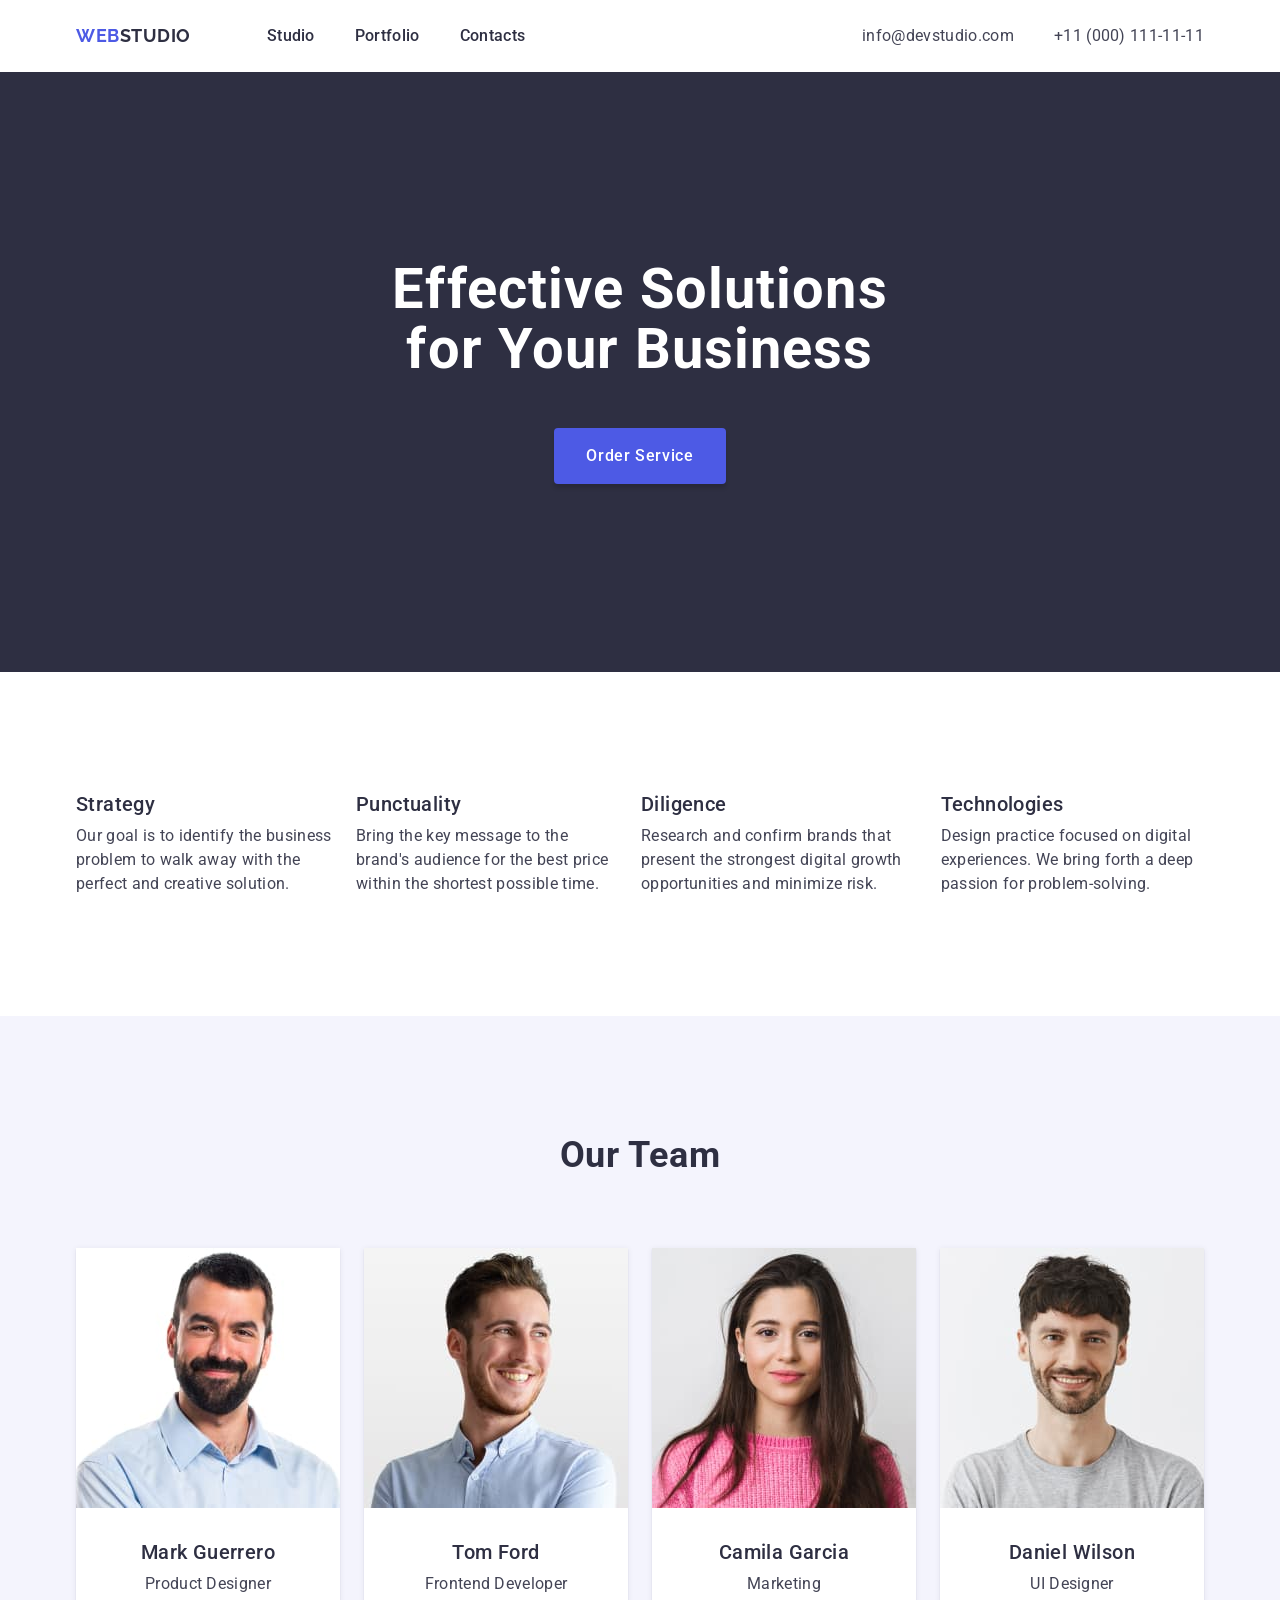
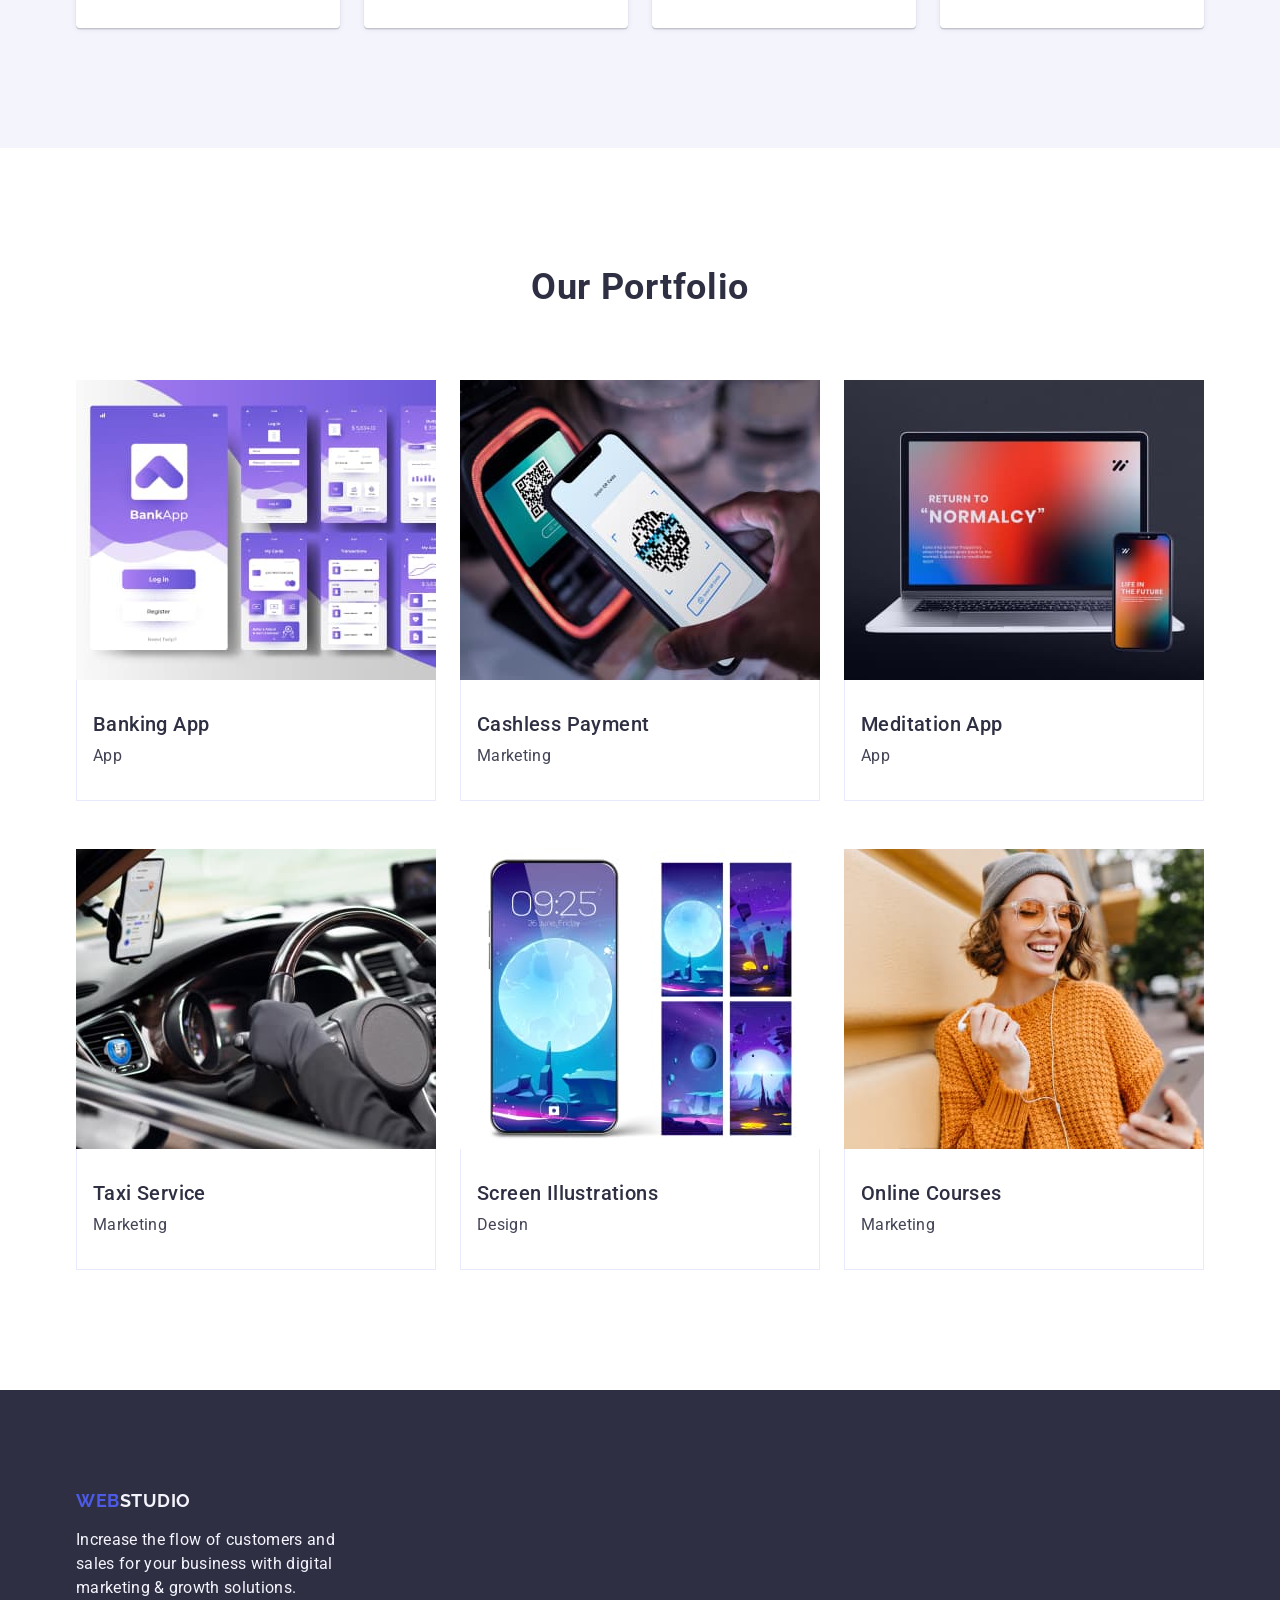
==== commit 87904636: "rework padding,margin" ====
--- a/index.html
+++ b/index.html
@@ -67,13 +67,8 @@
     <main>
       <section class="hero-section">
         <div class="container">
-          <div class="hero-inner">
-            <h1 class="hero-title">Effective Solutions for Your Business</h1>
-        
-           <div class="hero-ations">
-            <button type="button" class="button-hero">Order Service</button>
-            </div>
-           </div>  
+          <h1 class="hero-title">Effective Solutions for Your Business</h1>
+          <button type="button" class="button-hero">Order Service</button>
         </div>
       </section>
       <!--HERO 1 END-->
@@ -82,37 +77,37 @@
       <section class="benefits-section section">
         <div class="container">
           <div class="benefits-inner">
-          <h2 class="benefits-title visually-hidden">Our benefits</h2>
-          <ul class="benefits-list">
-            <li class="benefits-item">
-              <h3 class="benefits-subtitle">Strategy</h3>
-              <p class="benefits-text">
-                Our goal is to identify the business problem to walk away with
-                the perfect and creative solution.
-              </p>
-            </li>
-            <li class="benefits-item">
-              <h3 class="benefits-subtitle">Punctuality</h3>
-              <p class="benefits-text">
-                Bring the key message to the brand's audience for the best price
-                within the shortest possible time.
-              </p>
-            </li>
-            <li class="benefits-item">
-              <h3 class="benefits-subtitle">Diligence</h3>
-              <p class="benefits-text">
-                Research and confirm brands that present the strongest digital
-                growth opportunities and minimize risk.
-              </p>
-            </li>
-            <li class="benefits-item">
-              <h3 class="benefits-subtitle">Technologies</h3>
-              <p class="benefits-text">
-                Design practice focused on digital experiences. We bring forth a
-                deep passion for problem-solving.
-              </p>
-            </li>
-          </ul>
+            <h2 class="benefits-title visually-hidden">Our benefits</h2>
+            <ul class="benefits-list">
+              <li class="benefits-item">
+                <h3 class="benefits-subtitle">Strategy</h3>
+                <p class="benefits-text">
+                  Our goal is to identify the business problem to walk away with
+                  the perfect and creative solution.
+                </p>
+              </li>
+              <li class="benefits-item">
+                <h3 class="benefits-subtitle">Punctuality</h3>
+                <p class="benefits-text">
+                  Bring the key message to the brand's audience for the best
+                  price within the shortest possible time.
+                </p>
+              </li>
+              <li class="benefits-item">
+                <h3 class="benefits-subtitle">Diligence</h3>
+                <p class="benefits-text">
+                  Research and confirm brands that present the strongest digital
+                  growth opportunities and minimize risk.
+                </p>
+              </li>
+              <li class="benefits-item">
+                <h3 class="benefits-subtitle">Technologies</h3>
+                <p class="benefits-text">
+                  Design practice focused on digital experiences. We bring forth
+                  a deep passion for problem-solving.
+                </p>
+              </li>
+            </ul>
           </div>
         </div>
       </section>
@@ -122,52 +117,64 @@
       <section class="team-section section">
         <div class="container">
           <div class="inner">
-          <h2 class="team-title">Our Team</h2>
-          <ul class="team-list">
-            <li class="team-item">
-              <div class="team">
-                <img
-                src="./images/team/man-in-shirt.jpg"
-                alt="designer"
-                width="264"
-              />
-              <h3 class="team-subtitle">Mark Guerrero</h3>
-              <p class="team-text">Product Designer</p>
-              </div>
-            </li>
-
-            <li class="team-item">
-              <div class="team">
-                <img
-                src="./images/team/smiling-man.jpg"
-                alt="developer"
-                width="264"
-              />
-              <h3 class="team-subtitle">Tom Ford</h3>
-              <p class="team-text">Frontend Developer</p>
-              </div>
-            </li>
-
-            <li class="team-item">
-              <div class="team">
-                <img src="./images/team/woman.jpg" alt="marketer" width="264" />
-              <h3 class="team-subtitle">Camila Garcia</h3>
-              <p class="team-text">Marketing</p>
-              </div>
-            </li>
-
-            <li class="team-item">
-              <div class="team">
-                <img
-                src="./images/team/man-in-t-shirt.jpg"
-                alt="designer"
-                width="264"
-              />
-              <h3 class="team-subtitle">Daniel Wilson</h3>
-              <p class="team-text">UI Designer</p>
-              </div>
-            </li>
-          </ul>
+            <h2 class="team-title">Our Team</h2>
+            <ul class="team-list">
+              <li class="team-item">
+                <div class="team">
+                  <img
+                    src="./images/team/man-in-shirt.jpg"
+                    alt="designer"
+                    width="264"
+                  />
+                  <div class="team-box">
+                    <h3 class="team-subtitle">Mark Guerrero</h3>
+                    <p class="team-text">Product Designer</p>
+                  </div>
+                </div>
+              </li>
+
+              <li class="team-item">
+                <div class="team">
+                  <img
+                    src="./images/team/smiling-man.jpg"
+                    alt="developer"
+                    width="264"
+                  />
+                  <div class="team-box">
+                    <h3 class="team-subtitle">Tom Ford</h3>
+                    <p class="team-text">Frontend Developer</p>
+                  </div>
+                </div>
+              </li>
+
+              <li class="team-item">
+                <div class="team">
+                  <img
+                    src="./images/team/woman.jpg"
+                    alt="marketer"
+                    width="264"
+                  />
+                  <div class="team-box">
+                    <h3 class="team-subtitle">Camila Garcia</h3>
+                    <p class="team-text">Marketing</p>
+                  </div>
+                </div>
+              </li>
+
+              <li class="team-item">
+                <div class="team">
+                  <img
+                    src="./images/team/man-in-t-shirt.jpg"
+                    alt="designer"
+                    width="264"
+                  />
+                  <div class="team-box">
+                    <h3 class="team-subtitle">Daniel Wilson</h3>
+                    <p class="team-text">UI Designer</p>
+                  </div>
+                </div>
+              </li>
+            </ul>
           </div>
         </div>
       </section>
@@ -177,108 +184,102 @@
       <section class="portfolio-section section">
         <div class="container">
           <div class="inner">
-          <h2 class="portfolio-title">Our Portfolio</h2>
-          <ul class="portfolio-list">
-            <li class="portfolio-item">
-              <div class="portfolio">
-                <img
-                src="./images/portfolio/banking-app.jpg"
-                alt="banking-app"
-                width="360"
-              />
-              <div class="portfolio-card">
-               <h3 class="portfolio-subtitle">Banking App</h3>
-              <p class="portfolio-text">App</p>
-              </div>
-
-              </div>
-            </li>
-
-            <li class="portfolio-item">
-              <div class="portfolio">
-                <img
-                src="./images/portfolio/cashless-payment.jpg"
-                alt="cashless-payment"
-                width="360"
-              />
-              <div class="portfolio-card">
-              <h3 class="portfolio-subtitle">Cashless Payment</h3>
-              <p class="portfolio-text">Marketing</p>
-              </div>
-              </div>
-            </li>
-
-            <li class="portfolio-item">
-              <div class="portfolio">
-                <img
-                src="./images/portfolio/gadgets.jpg"
-                alt="gadgets"
-                width="360"
-              />
-              <div class="portfolio-card">
-              <h3 class="portfolio-subtitle">Meditation App</h3>
-              <p class="portfolio-text">App</p>
-              </div>
-              </div>
-
-
-            </li>
-
-            <li class="portfolio-item">
-              <div class="portfolio">
-    
-               <img src="./images/portfolio/car.jpg" alt="car" width="360" />
-               <div class="portfolio-card">
-              <h3 class="portfolio-subtitle">Taxi Service</h3>
-              <p class="portfolio-text">Marketing</p>
-              </div>
-              </div>
-
-            </li>
-
-            <li class="portfolio-item">
-              <div class="portfolio">
-                <img
-                src="./images/portfolio/smartphone.jpg"
-                alt="smartphone"
-                width="360"
-              />
-              <div class="portfolio-card">
-              <h3 class="portfolio-subtitle">Screen Illustrations</h3>
-              <p class="portfolio-text">Design</p>
-              </div>
-              </div>
-            </li>
-
-            <li class="portfolio-item">
-              <div class="portfolio">
-                <img src="./images/portfolio/girl.jpg" alt="girl" width="360" />
-                <div class="portfolio-card">
-                <h3 class="portfolio-subtitle">Online Courses</h3>
-                <p class="portfolio-text">Marketing</p>
-                </div>
-              </div>
-
-            </li>
-          </ul>
+            <h2 class="portfolio-title">Our Portfolio</h2>
+            <ul class="portfolio-list">
+              <li class="portfolio-item">
+                <div class="portfolio">
+                  <img
+                    src="./images/portfolio/banking-app.jpg"
+                    alt="banking-app"
+                    width="360"
+                  />
+                  <div class="portfolio-card">
+                    <h3 class="portfolio-subtitle">Banking App</h3>
+                    <p class="portfolio-text">App</p>
+                  </div>
+                </div>
+              </li>
+
+              <li class="portfolio-item">
+                <div class="portfolio">
+                  <img
+                    src="./images/portfolio/cashless-payment.jpg"
+                    alt="cashless-payment"
+                    width="360"
+                  />
+                  <div class="portfolio-card">
+                    <h3 class="portfolio-subtitle">Cashless Payment</h3>
+                    <p class="portfolio-text">Marketing</p>
+                  </div>
+                </div>
+              </li>
+
+              <li class="portfolio-item">
+                <div class="portfolio">
+                  <img
+                    src="./images/portfolio/gadgets.jpg"
+                    alt="gadgets"
+                    width="360"
+                  />
+                  <div class="portfolio-card">
+                    <h3 class="portfolio-subtitle">Meditation App</h3>
+                    <p class="portfolio-text">App</p>
+                  </div>
+                </div>
+              </li>
+
+              <li class="portfolio-item">
+                <div class="portfolio">
+                  <img src="./images/portfolio/car.jpg" alt="car" width="360" />
+                  <div class="portfolio-card">
+                    <h3 class="portfolio-subtitle">Taxi Service</h3>
+                    <p class="portfolio-text">Marketing</p>
+                  </div>
+                </div>
+              </li>
+
+              <li class="portfolio-item">
+                <div class="portfolio">
+                  <img
+                    src="./images/portfolio/smartphone.jpg"
+                    alt="smartphone"
+                    width="360"
+                  />
+                  <div class="portfolio-card">
+                    <h3 class="portfolio-subtitle">Screen Illustrations</h3>
+                    <p class="portfolio-text">Design</p>
+                  </div>
+                </div>
+              </li>
+
+              <li class="portfolio-item">
+                <div class="portfolio">
+                  <img
+                    src="./images/portfolio/girl.jpg"
+                    alt="girl"
+                    width="360"
+                  />
+                  <div class="portfolio-card">
+                    <h3 class="portfolio-subtitle">Online Courses</h3>
+                    <p class="portfolio-text">Marketing</p>
+                  </div>
+                </div>
+              </li>
+            </ul>
           </div>
         </div>
       </section>
     </main>
 
     <footer class="footer">
-      <div class="container">
-        <div class="inner-footer">
-
+      <div class="container inner-footer">
         <a class="logo link logo-footer" href="./index.html"
           >Web<span class="logo-accent-footer">Studio</span></a
         >
-
         <p class="footer-text">
           Increase the flow of customers and sales for your business with
           digital marketing & growth solutions.
         </p>
-        </div>
       </div>
     </footer>
   </body>
--- a/css/styles.css
+++ b/css/styles.css
@@ -1,4 +1,3 @@
-
 
 :root {
   --color-brand:#4D5AE5;
@@ -41,7 +40,7 @@
 }
 
 .container { 
-max-width: 1128px;
+max-width: 1158px;
 padding:0 15px ;
 margin: 0 auto;
 } 
@@ -68,18 +67,13 @@
 }
 .header-inner {
     display: flex;
-    justify-content: space-between;
     align-items: center;
-    gap: 24px;
 }
 
 .header-nav{
     display: flex;
-    gap:24px;
     align-items: center;
-    flex-grow: 1;
-    justify-content: flex-start;
-}
+    }
 
 .logo {
     display: flex;
@@ -100,8 +94,8 @@
 .header-nav-menu {
     display: flex;
     gap:40px;
-    flex-grow: 1;
-    justify-content: flex-start;
+    margin-left: 76px;
+
 }
 .nav-link{
     display: inline-block;
@@ -116,6 +110,7 @@
 .header-contacts{
     display: flex;
     gap: 40px;
+    margin-left: auto;
 }
 
 .contacts{
@@ -147,17 +142,11 @@
 /* HERO SECTION START 1*/
 
 .hero-section {
-    display: flex;
     background-color:var(--color-title);
     text-align: center;
-    
-    
+    padding:188px 0 ;
 } 
-.hero-inner{
-    padding:188px 0 ;
-
-
-}
+
 .hero-title {
     color:var(--color-brand-second);
     font-size: 56px;
@@ -185,6 +174,7 @@
     padding: 16px 32px;
     text-align: center;
     margin: 0 auto;
+    border:0;
     
 }
 
@@ -196,9 +186,7 @@
 .benefits-section{
     padding: 120px 0;
 }
-.benefits-inner{
-
-}
+
 .benefits-list{
     display: flex;
     flex-direction: row;
@@ -255,7 +243,6 @@
     font-size: 20px;
     line-height: 1.2;
     letter-spacing: 0.02em;
-    margin-top: 32px;
     margin-bottom: 8px;
 }
 .team-list{
@@ -274,13 +261,15 @@
     box-shadow: 0px 2px 1px 0px rgba(46, 47, 66, 0.08), 0px 1px 1px 0px rgba(46, 47, 66, 0.16), 0px 1px 6px 0px rgba(46, 47, 66, 0.08);
 
 }
+.team-box
+    {padding:32px 16px;}
+
     .team-text {
     color: var(--color-text);
     text-align: center;
     font-weight: 400;
     line-height: 1.5; 
     letter-spacing: 0.02em;
-    padding-bottom: 32px;
 }
 /*TEAM SECTION 3 END*/
 /*PORTFOLIO START 4*/
@@ -302,7 +291,7 @@
    
     display: flex;
     flex-wrap: wrap;
-    justify-content: space-between;
+    column-gap:24px;
     row-gap:48px ;  
 }
 .portfolio-card{
@@ -344,11 +333,9 @@
 
 .footer{
     background-color:var(--color-modal) ;
-}
-.inner-footer{
-    padding-top: 101.5px;
-    padding-bottom: 100px;
-}
+    padding:100px 0;
+}
+
 .footer-text{
     color: var(--color-background-second);
     font-weight: 400;
